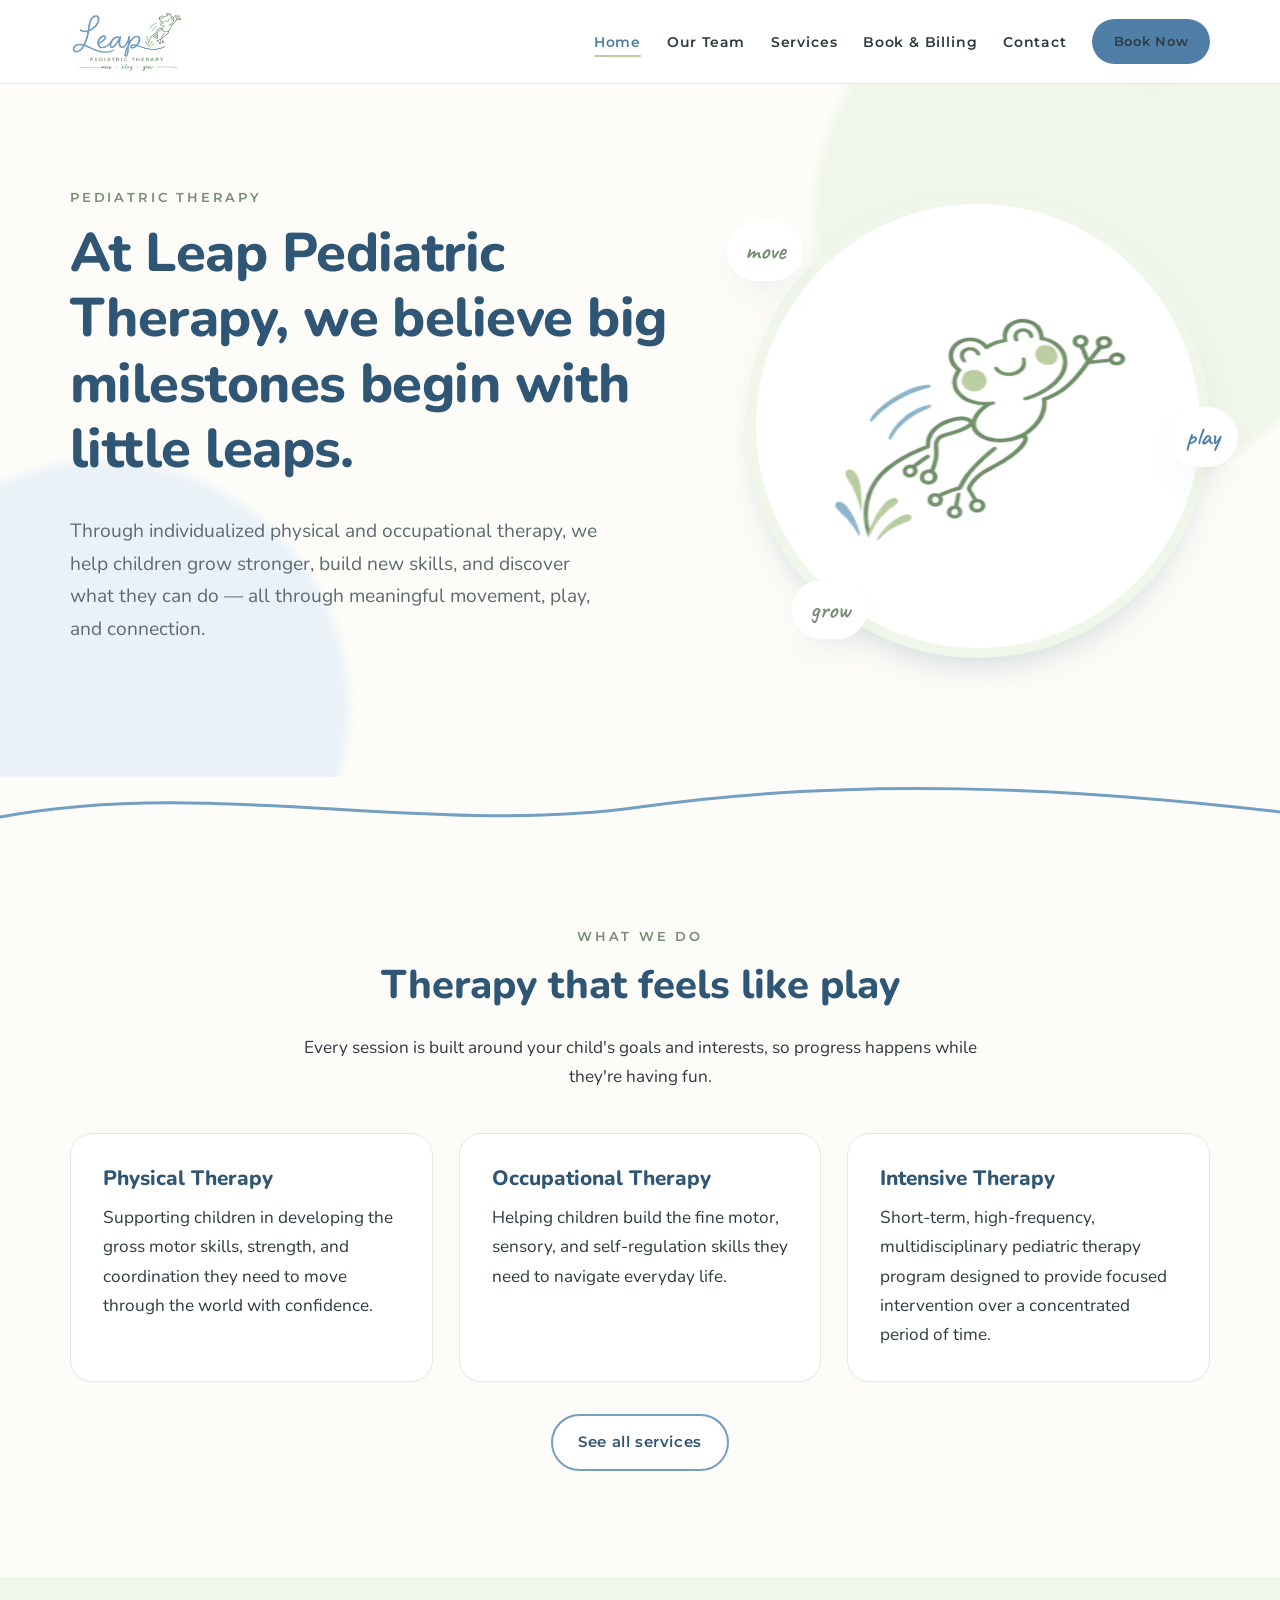
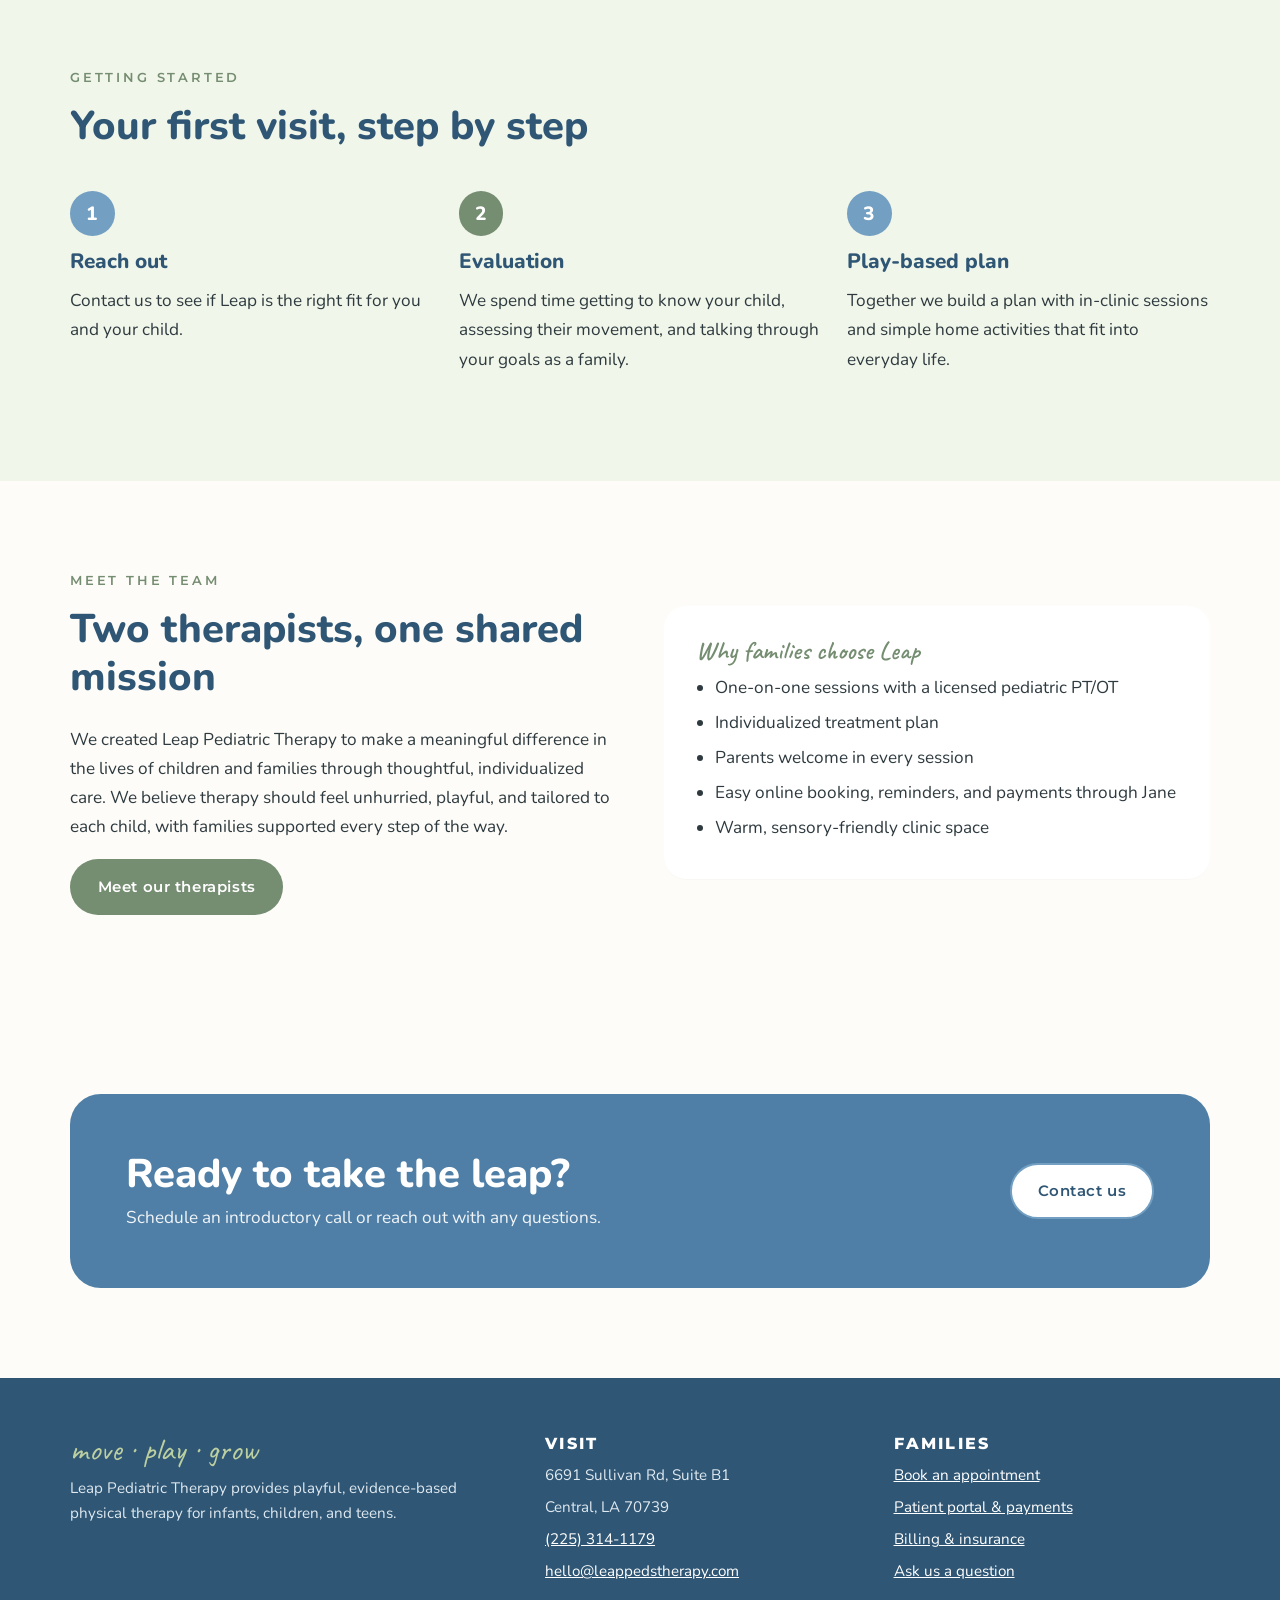
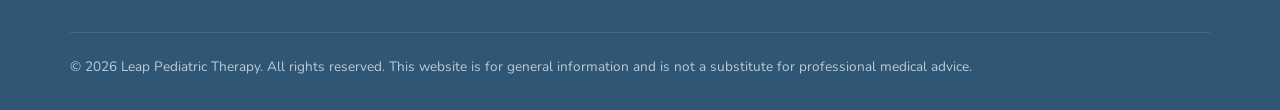
==== index.html @ 410952e3 "Update therapy descriptions and contact information" ====
<!doctype html>
<html lang="en">
<head>
  <meta charset="utf-8" />
  <meta name="viewport" content="width=device-width, initial-scale=1" />
  <title>Leap Pediatric Therapy | Pediatric Therapy</title>
  <meta name="description" content="Playful, family-centered pediatric physical therapy for infants, children, and teens. Book online and manage billing through Jane." />
  <meta property="og:title" content="Leap Pediatric Therapy | Pediatric Physical Therapy" />
  <meta property="og:description" content="Playful, family-centered pediatric physical therapy for infants, children, and teens. Book online and manage billing through Jane." />
  <meta property="og:image" content="/images/leap-logo.jpg" />
  <meta name="theme-color" content="#729fc2" />
  <link rel="icon" type="image/png" href="/favicon.png" />
  <link rel="preconnect" href="https://fonts.googleapis.com" />
  <link rel="preconnect" href="https://fonts.gstatic.com" crossorigin />
  <link href="https://fonts.googleapis.com/css2?family=Caveat:wght@600&family=Montserrat:wght@500;600&family=Nunito:wght@400;600;700;800&display=swap" rel="stylesheet" />
  <link rel="stylesheet" href="/css/styles.css" />
</head>
<body>
  <a class="skip-link" href="#main">Skip to content</a>
  <header class="site-header">
    <div class="container nav">
      <a class="brand" href="/" aria-label="Leap Pediatric Therapy home"><img src="/images/leap-logo.jpg" alt="Leap Pediatric Therapy — move, play, grow" width="845" height="475" /></a>
      <button class="nav-toggle" aria-expanded="false" aria-controls="nav-links">Menu</button>
      <ul class="nav-links" id="nav-links">
        <li><a href="/" aria-current="page">Home</a></li>
        <li><a href="/about">Our Team</a></li>
        <li><a href="/services">Services</a></li>
        <li><a href="/book">Book & Billing</a></li>
        <li><a href="/contact">Contact</a></li>
        <li><a class="btn btn-primary" href="https://leappediatrictherapy.janeapp.com" data-jane>Book Now</a></li>
      </ul>
    </div>
  </header>

  <main id="main">
    <section class="hero">
      <div class="container hero-grid">
        <div>
          <span class="eyebrow">Pediatric Therapy</span>
          <h1>At Leap Pediatric Therapy, we believe big milestones begin with little leaps. </h1>
          <p class="lead">Through individualized physical and occupational therapy, we help children grow stronger, build new skills, and discover what they can do — all through meaningful movement, play, and connection.</p>
        </div>
        <div class="hero-art" aria-hidden="true">
          <div class="bubble"><img src="/images/frog.png" alt="" width="240" height="240" /></div>
          <span class="tag t1">move</span>
          <span class="tag t2">play</span>
          <span class="tag t3">grow</span>
        </div>
      </div>
    </section>
    <svg class="wave" viewBox="0 0 1440 60" preserveAspectRatio="none" aria-hidden="true"><path d="M0 40 C 240 0, 480 60, 720 30 S 1200 10, 1440 35" fill="none" stroke="currentColor" stroke-width="3" stroke-linecap="round"/></svg>

    <section>
      <div class="container">
        <div class="section-head center">
          <span class="eyebrow">What we do</span>
          <h2>Therapy that feels like play</h2>
          <p>Every session is built around your child's goals and interests, so progress happens while they're having fun.</p>
        </div>
        <div class="grid grid-3">
          <article class="card">
            <h3>Physical Therapy</h3>
            <p>Supporting children in developing the gross motor skills, strength, and coordination they need to move through the world with confidence.</p>
          </article>
          <article class="card">
            <h3>Occupational Therapy</h3>
            <p>Helping children build the fine motor, sensory, and self-regulation skills they need to navigate everyday life.</p>
          </article>
          <article class="card">
            <h3>Intensive Therapy</h3>
            <p>Short-term, high-frequency, multidisciplinary pediatric therapy program designed to provide focused intervention over a concentrated period of time.</p>
          </article>
        </div>
        <p style="text-align:center;margin-top:2rem"><a class="btn btn-outline" href="/services">See all services</a></p>
      </div>
    </section>

    <section class="bg-leaf">
      <div class="container">
        <div class="section-head">
          <span class="eyebrow">Getting started</span>
          <h2>Your first visit, step by step</h2>
        </div>
        <div class="grid grid-3 steps">
          <div class="step">
            <h3>Reach out</h3>
            <p>Contact us to see if Leap is the right fit for you and your child.</p>
          </div>
          <div class="step">
            <h3>Evaluation</h3>
            <p>We spend time getting to know your child, assessing their movement, and talking through your goals as a family.</p>
          </div>
          <div class="step">
            <h3>Play-based plan</h3>
            <p>Together we build a plan with in-clinic sessions and simple home activities that fit into everyday life.</p>
          </div>
        </div>
      </div>
    </section>

    <section>
      <div class="container grid grid-2" style="align-items:center;gap:3rem">
        <div>
          <span class="eyebrow">Meet the team</span>
          <h2>Two therapists, one shared mission</h2>
          <p>We created Leap Pediatric Therapy to make a meaningful difference in the lives of children and families through thoughtful, individualized care. We believe therapy should feel unhurried, playful, and tailored to each child, with families supported every step of the way.</p>
          <a class="btn btn-green" href="/about">Meet our therapists</a>
        </div>
        <div class="card bg-blue" style="border:0">
          <p class="script" style="margin-bottom:.6rem">Why families choose Leap</p>
          <ul>
            <li>One-on-one sessions with a licensed pediatric PT/OT</li>
            <li>Individualized treatment plan</li>
            <li>Parents welcome in every session</li>
            <li>Easy online booking, reminders, and payments through Jane</li>
            <li>Warm, sensory-friendly clinic space</li>
          </ul>
        </div>
      </div>
    </section>

    <section>
      <div class="container">
        <div class="callout">
          <div>
            <h2>Ready to take the leap?</h2>
            <p>Schedule an introductory call or reach out with any questions.</p>
          </div>
          <div class="actions" style="display:flex;gap:.8rem;flex-wrap:wrap">
            <a class="btn btn-outline" href="/contact">Contact us</a>
          </div>
        </div>
      </div>
    </section>
  </main>

  <footer class="site-footer">
    <div class="container">
      <div class="footer-grid">
        <div>
          <p class="footer-tagline">move · play · grow</p>
          <p>Leap Pediatric Therapy provides playful, evidence-based physical therapy for infants, children, and teens.</p>
        </div>
        <div>
          <h3>Visit</h3>
          <ul>
            <li>6691 Sullivan Rd, Suite B1</li>
            <li>Central, LA 70739</li>
            <li><a href="tel:+12253141179">(225) 314-1179</a></li>
            <li><a href="mailto:hello@leappedstherapy.com">hello@leappedstherapy.com</a></li>
          </ul>
        </div>
        <div>
          <h3>Families</h3>
          <ul>
            <li><a href="https://leappediatrictherapy.janeapp.com" data-jane>Book an appointment</a></li>
            <li><a href="https://leappediatrictherapy.janeapp.com" data-jane>Patient portal &amp; payments</a></li>
            <li><a href="/book#billing">Billing &amp; insurance</a></li>
            <li><a href="/contact">Ask us a question</a></li>
          </ul>
        </div>
      </div>
      <div class="footer-bottom">© <span data-year>2026</span> Leap Pediatric Therapy. All rights reserved. This website is for general information and is not a substitute for professional medical advice.</div>
    </div>
  </footer>
  <script src="/js/site.js" defer></script>
</body>
</html>
---- css/styles.css ----
/* Leap Pediatric Therapy — brand palette pulled from the logo */
:root {
  --blue: #729fc2;
  --blue-deep: #4f7fa6;
  --blue-ink: #2f5674;
  --blue-mist: #eaf2f8;
  --sage: #758d71;
  --sage-deep: #5a7356;
  --leaf: #bccfa1;
  --leaf-mist: #f1f6ea;
  --cream: #fdfcf8;
  --ink: #2e3a3f;
  --muted: #5d6b70;
  --line: #e3e9e4;
  --radius: 22px;
  --shadow: 0 18px 40px -22px rgba(47, 86, 116, 0.35);
  --font-body: "Nunito", system-ui, sans-serif;
  --font-label: "Montserrat", system-ui, sans-serif;
  --font-script: "Caveat", cursive;
}

*,
*::before,
*::after { box-sizing: border-box; }

html { scroll-behavior: smooth; }

body {
  margin: 0;
  font-family: var(--font-body);
  font-size: 1.075rem;
  line-height: 1.7;
  color: var(--ink);
  background: var(--cream);
}

img { max-width: 100%; display: block; }
a { color: var(--blue-deep); }
a:hover { color: var(--blue-ink); }

h1, h2, h3 {
  font-family: var(--font-body);
  font-weight: 800;
  line-height: 1.2;
  color: var(--blue-ink);
  margin: 0 0 0.6em;
}
h1 { font-size: clamp(2.2rem, 4.5vw, 3.4rem); letter-spacing: -0.01em; }
h2 { font-size: clamp(1.8rem, 3.2vw, 2.5rem); }
h3 { font-size: 1.3rem; }
p { margin: 0 0 1em; }

.container { width: min(1140px, 92%); margin-inline: auto; }

.eyebrow {
  font-family: var(--font-label);
  font-size: 0.8rem;
  font-weight: 600;
  letter-spacing: 0.22em;
  text-transform: uppercase;
  color: var(--sage);
  margin-bottom: 0.8rem;
  display: block;
}

.script {
  font-family: var(--font-script);
  font-weight: 600;
  color: var(--sage);
  font-size: 1.5em;
  line-height: 1;
}

.skip-link {
  position: absolute;
  left: -999px;
  top: 0;
  background: var(--blue-ink);
  color: #fff;
  padding: 0.6rem 1rem;
  z-index: 100;
}
.skip-link:focus { left: 1rem; top: 1rem; }

/* ---------- Header ---------- */
.site-header {
  position: sticky;
  top: 0;
  z-index: 50;
  background: rgba(255, 255, 255, 0.94);
  backdrop-filter: blur(8px);
  border-bottom: 1px solid var(--line);
}
.nav {
  display: flex;
  align-items: center;
  justify-content: space-between;
  gap: 1rem;
  padding: 0.6rem 0;
}
.brand img { height: 64px; width: auto; }
.nav-links {
  display: flex;
  align-items: center;
  gap: 1.6rem;
  list-style: none;
  margin: 0;
  padding: 0;
}
.nav-links a {
  font-family: var(--font-label);
  font-size: 0.85rem;
  font-weight: 600;
  letter-spacing: 0.06em;
  text-decoration: none;
  color: var(--ink);
  padding: 0.3rem 0;
  border-bottom: 2px solid transparent;
}
.nav-links a:hover,
.nav-links a[aria-current="page"] { color: var(--blue-deep); border-color: var(--leaf); }
.nav-toggle {
  display: none;
  background: none;
  border: 2px solid var(--blue);
  border-radius: 12px;
  color: var(--blue-ink);
  font: 700 0.85rem var(--font-label);
  padding: 0.45rem 0.8rem;
  cursor: pointer;
}

/* ---------- Buttons ---------- */
.btn {
  display: inline-flex;
  align-items: center;
  gap: 0.5rem;
  font-family: var(--font-label);
  font-weight: 600;
  font-size: 0.92rem;
  letter-spacing: 0.04em;
  text-decoration: none;
  border-radius: 999px;
  padding: 0.85rem 1.6rem;
  border: 2px solid transparent;
  cursor: pointer;
  transition: transform 0.15s ease, background 0.15s ease, box-shadow 0.15s ease;
}
.btn:hover { transform: translateY(-2px); }
.btn-primary { background: var(--blue-deep); color: #fff; box-shadow: var(--shadow); }
.btn-primary:hover { background: var(--blue-ink); color: #fff; }
.btn-green { background: var(--sage); color: #fff; }
.btn-green:hover { background: var(--sage-deep); color: #fff; }
.btn-outline { border-color: var(--blue); color: var(--blue-ink); background: #fff; }
.btn-outline:hover { background: var(--blue-mist); color: var(--blue-ink); }
.nav .btn { padding: 0.6rem 1.2rem; font-size: 0.82rem; }

/* ---------- Hero ---------- */
.hero {
  position: relative;
  overflow: hidden;
  padding: clamp(3.5rem, 8vw, 6.5rem) 0 clamp(4rem, 9vw, 7rem);
  background:
    radial-gradient(circle at 85% 20%, var(--leaf-mist) 0 22%, transparent 23%),
    radial-gradient(circle at 8% 90%, var(--blue-mist) 0 18%, transparent 19%),
    var(--cream);
}
.hero-grid {
  display: grid;
  grid-template-columns: 1.15fr 0.85fr;
  gap: 3rem;
  align-items: center;
}
.hero p.lead { font-size: 1.2rem; color: var(--muted); max-width: 34rem; }
.hero .actions { display: flex; flex-wrap: wrap; gap: 0.9rem; margin-top: 1.8rem; }
.hero-art { position: relative; }
.hero-art .bubble {
  aspect-ratio: 1;
  border-radius: 50%;
  background: #fff;
  display: grid;
  place-items: center;
  box-shadow: var(--shadow);
  border: 10px solid var(--leaf-mist);
}
.hero-art .bubble img { width: 68%; animation: hop 3.6s ease-in-out infinite; }
.hero-art .tag {
  position: absolute;
  background: #fff;
  border-radius: 999px;
  padding: 0.5rem 1.1rem;
  box-shadow: var(--shadow);
  font-family: var(--font-script);
  font-size: 1.6rem;
  font-weight: 600;
}
.tag.t1 { top: 6%; left: -4%; color: var(--sage); }
.tag.t2 { top: 46%; right: -6%; color: var(--blue-deep); }
.tag.t3 { bottom: 4%; left: 10%; color: var(--sage); }

@keyframes hop {
  0%, 100% { transform: translateY(0) rotate(0); }
  45% { transform: translateY(-14px) rotate(-3deg); }
}
@media (prefers-reduced-motion: reduce) {
  .hero-art .bubble img { animation: none; }
  html { scroll-behavior: auto; }
}

.wave {
  display: block;
  width: 100%;
  height: 60px;
  color: var(--blue);
}

/* ---------- Sections ---------- */
section { padding: clamp(3.5rem, 7vw, 6rem) 0; }
.section-head { max-width: 44rem; margin-bottom: 2.6rem; }
.section-head.center { text-align: center; margin-inline: auto; }
.bg-blue { background: var(--blue-mist); }
.bg-leaf { background: var(--leaf-mist); }

.page-hero {
  padding: clamp(3rem, 6vw, 4.5rem) 0 clamp(2rem, 4vw, 3rem);
  background: linear-gradient(180deg, var(--blue-mist), var(--cream));
}
.page-hero p { color: var(--muted); font-size: 1.15rem; max-width: 42rem; }

.grid { display: grid; gap: 1.6rem; }
.grid-3 { grid-template-columns: repeat(3, 1fr); }
.grid-2 { grid-template-columns: repeat(2, 1fr); }

.card {
  background: #fff;
  border: 1px solid var(--line);
  border-radius: var(--radius);
  padding: 2rem;
  box-shadow: 0 1px 0 rgba(0, 0, 0, 0.02);
}
.card .icon {
  width: 56px;
  height: 56px;
  border-radius: 18px;
  display: grid;
  place-items: center;
  font-size: 1.6rem;
  margin-bottom: 1rem;
  background: var(--leaf-mist);
}
.card:nth-child(3n+2) .icon { background: var(--blue-mist); }
.card p:last-child { margin-bottom: 0; }
.card ul { padding-left: 1.2rem; margin: 0; }
.card li { margin-bottom: 0.35rem; }

.pill-list { display: flex; flex-wrap: wrap; gap: 0.6rem; list-style: none; padding: 0; margin: 0; }
.pill-list li {
  background: #fff;
  border: 1px solid var(--line);
  border-radius: 999px;
  padding: 0.45rem 1rem;
  font-size: 0.95rem;
}

/* ---------- Steps ---------- */
.steps { counter-reset: step; }
.step { position: relative; padding-top: 3.6rem; }
.step::before {
  counter-increment: step;
  content: counter(step);
  position: absolute;
  top: 0;
  left: 0;
  width: 2.8rem;
  height: 2.8rem;
  border-radius: 50%;
  background: var(--blue);
  color: #fff;
  font: 800 1.2rem var(--font-body);
  display: grid;
  place-items: center;
}
.step:nth-child(even)::before { background: var(--sage); }

/* ---------- Team ---------- */
.team-member {
  display: grid;
  grid-template-columns: 300px 1fr;
  gap: 2.8rem;
  align-items: start;
  padding: 2.6rem 0;
  border-bottom: 1px dashed var(--line);
}
.team-member:last-child { border-bottom: 0; }
.portrait {
  aspect-ratio: 4 / 5;
  border-radius: 160px 160px var(--radius) var(--radius);
  background: linear-gradient(160deg, var(--leaf-mist), var(--blue-mist));
  display: grid;
  place-items: center;
  overflow: hidden;
  border: 8px solid #fff;
  box-shadow: var(--shadow);
}
.portrait img.placeholder { width: 55%; opacity: 0.75; }
.portrait img.photo { width: 100%; height: 100%; object-fit: cover; }
.creds {
  font-family: var(--font-label);
  font-size: 0.85rem;
  letter-spacing: 0.12em;
  text-transform: uppercase;
  color: var(--sage);
  font-weight: 600;
  margin-top: -0.4rem;
}
.fun-fact {
  background: var(--leaf-mist);
  border-left: 4px solid var(--leaf);
  border-radius: 0 14px 14px 0;
  padding: 0.9rem 1.2rem;
  margin-top: 1.2rem;
}

/* ---------- Callout ---------- */
.callout {
  background: var(--blue-deep);
  color: #fff;
  border-radius: calc(var(--radius) * 1.4);
  padding: clamp(2.2rem, 5vw, 3.5rem);
  display: grid;
  grid-template-columns: 1fr auto;
  gap: 2rem;
  align-items: center;
  position: relative;
  overflow: hidden;
}
.callout h2 { color: #fff; margin-bottom: 0.3rem; }
.callout p { margin: 0; opacity: 0.92; }
.callout .btn-light { background: #fff; color: var(--blue-ink); }
.callout .btn-light:hover { background: var(--leaf-mist); }

.notice {
  background: #fff8e8;
  border: 1px solid #f0deb0;
  border-radius: 14px;
  padding: 1rem 1.2rem;
  font-size: 0.95rem;
}

/* ---------- FAQ ---------- */
details {
  background: #fff;
  border: 1px solid var(--line);
  border-radius: 16px;
  padding: 1rem 1.3rem;
  margin-bottom: 0.8rem;
}
summary { cursor: pointer; font-weight: 700; color: var(--blue-ink); }
details[open] summary { margin-bottom: 0.6rem; }

/* ---------- Forms ---------- */
.form-card { background: #fff; border-radius: var(--radius); padding: clamp(1.6rem, 4vw, 2.6rem); box-shadow: var(--shadow); }
.form-grid { display: grid; grid-template-columns: 1fr 1fr; gap: 1.1rem 1.3rem; }
.form-grid .full { grid-column: 1 / -1; }
label { display: block; font-weight: 700; font-size: 0.95rem; margin-bottom: 0.35rem; }
.optional { font-weight: 400; color: var(--muted); }
input, select, textarea {
  width: 100%;
  font: inherit;
  font-size: 1rem;
  padding: 0.75rem 0.95rem;
  border: 1.5px solid var(--line);
  border-radius: 12px;
  background: var(--cream);
  color: var(--ink);
}
input:focus, select:focus, textarea:focus,
a:focus-visible, button:focus-visible, summary:focus-visible {
  outline: 3px solid var(--leaf);
  outline-offset: 2px;
  border-color: var(--sage);
}
textarea { min-height: 150px; resize: vertical; }
.hidden { display: none; }
.form-note { font-size: 0.88rem; color: var(--muted); margin-top: 1rem; }

.contact-list { list-style: none; padding: 0; margin: 0; }
.contact-list li { display: flex; gap: 0.9rem; margin-bottom: 1.2rem; }
.contact-list .icon { font-size: 1.3rem; }
.contact-list strong { display: block; font-family: var(--font-label); font-size: 0.78rem; letter-spacing: 0.14em; text-transform: uppercase; color: var(--sage); }

/* ---------- Footer ---------- */
.site-footer {
  background: var(--blue-ink);
  color: #dfe9f1;
  padding: 3.5rem 0 2rem;
  font-size: 0.95rem;
}
.site-footer a { color: #fff; }
.footer-grid { display: grid; grid-template-columns: 1.4fr 1fr 1fr; gap: 2rem; }
.site-footer h3 { color: #fff; font-size: 1rem; font-family: var(--font-label); letter-spacing: 0.14em; text-transform: uppercase; }
.site-footer ul { list-style: none; padding: 0; margin: 0; }
.site-footer li { margin-bottom: 0.4rem; }
.footer-tagline { font-family: var(--font-script); font-size: 2rem; color: var(--leaf); line-height: 1; margin-bottom: 0.6rem; }
.footer-bottom {
  border-top: 1px solid rgba(255, 255, 255, 0.15);
  margin-top: 2.5rem;
  padding-top: 1.4rem;
  font-size: 0.85rem;
  opacity: 0.8;
}

/* ---------- Responsive ---------- */
@media (max-width: 960px) {
  .hero-grid, .callout { grid-template-columns: 1fr; }
  .hero-art { max-width: 340px; margin: 0 auto; }
  .grid-3 { grid-template-columns: 1fr 1fr; }
  .team-member { grid-template-columns: 1fr; }
  .portrait { max-width: 300px; }
  .footer-grid { grid-template-columns: 1fr 1fr; }
}
@media (max-width: 860px) {
  .nav-toggle { display: block; }
  .nav-links {
    display: none;
    position: absolute;
    top: 100%;
    left: 0;
    right: 0;
    flex-direction: column;
    align-items: flex-start;
    gap: 0.4rem;
    background: #fff;
    padding: 1rem 4% 1.4rem;
    border-bottom: 1px solid var(--line);
  }
  .nav-links.open { display: flex; }
  .brand img { height: 52px; }
}
@media (max-width: 640px) {
  .grid-3, .grid-2, .form-grid, .footer-grid { grid-template-columns: 1fr; }
  .tag.t1 { left: 0; }
  .tag.t2 { right: 0; }
}
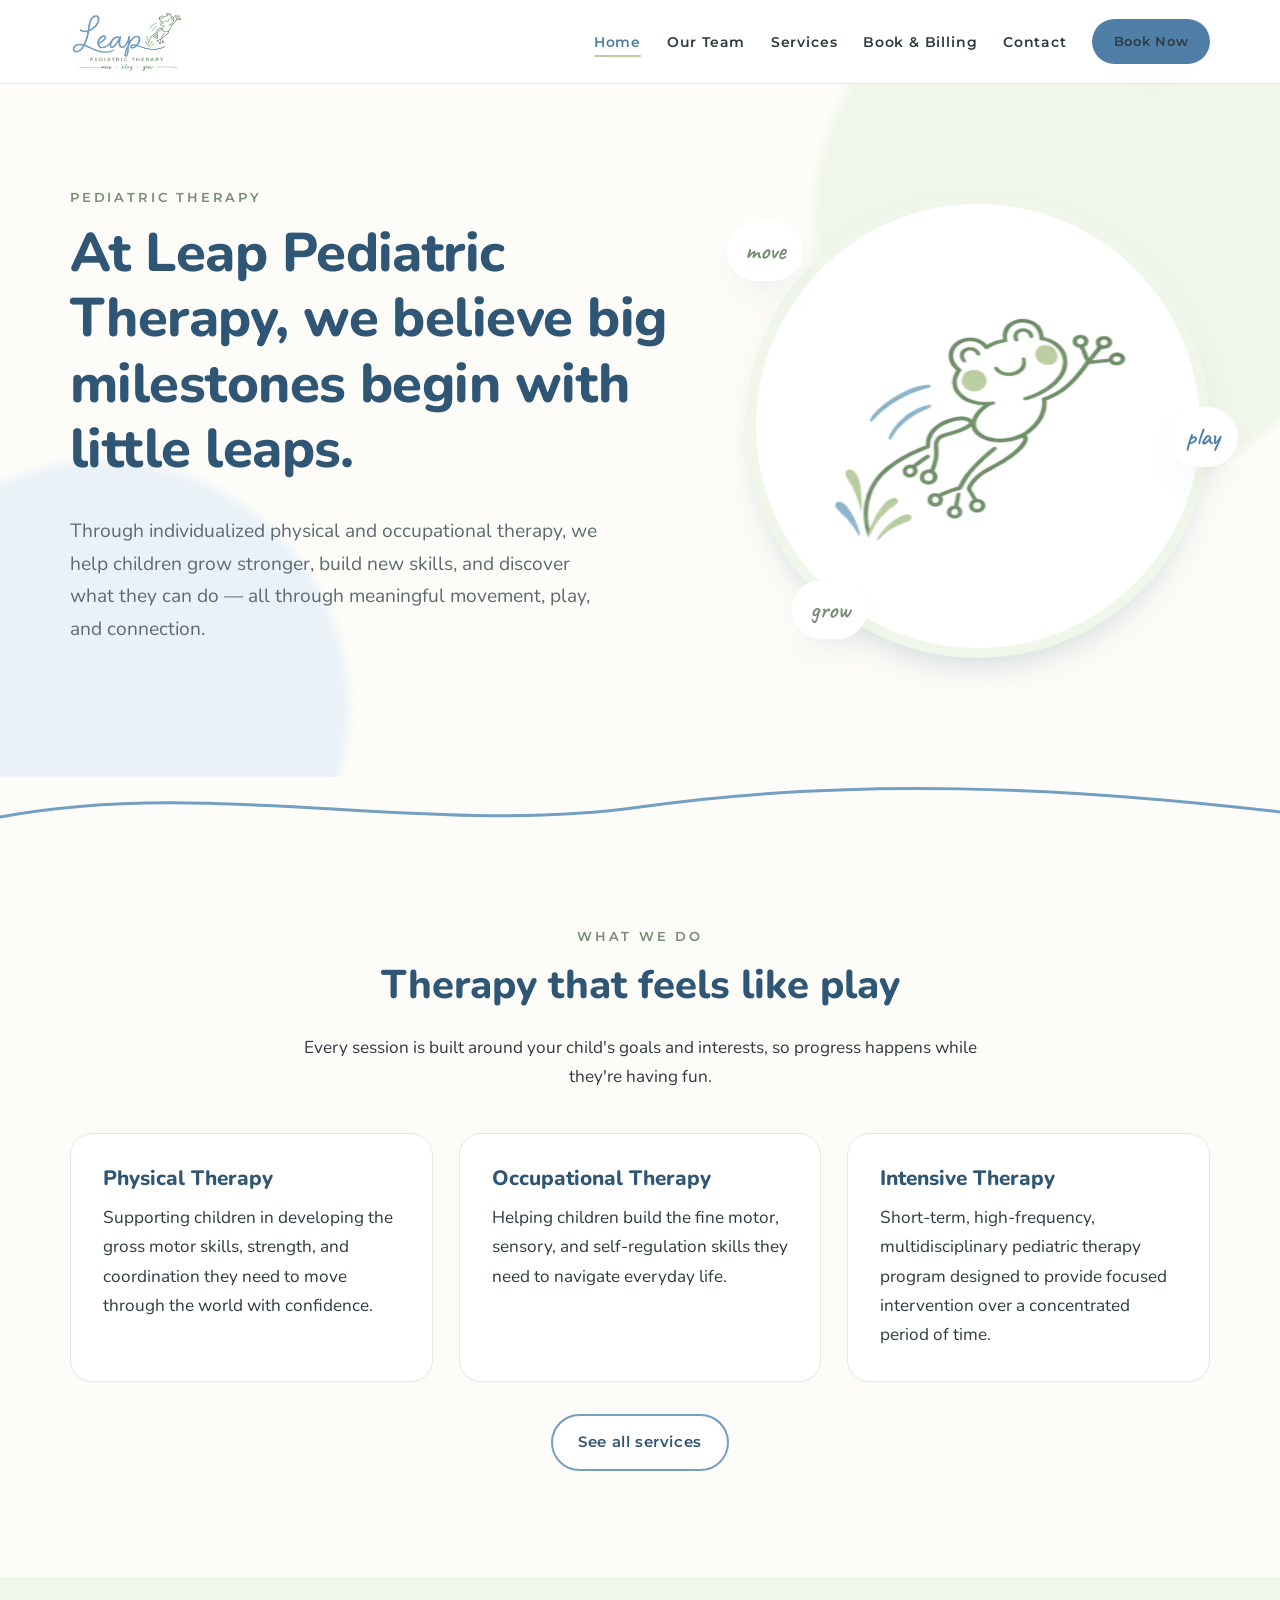
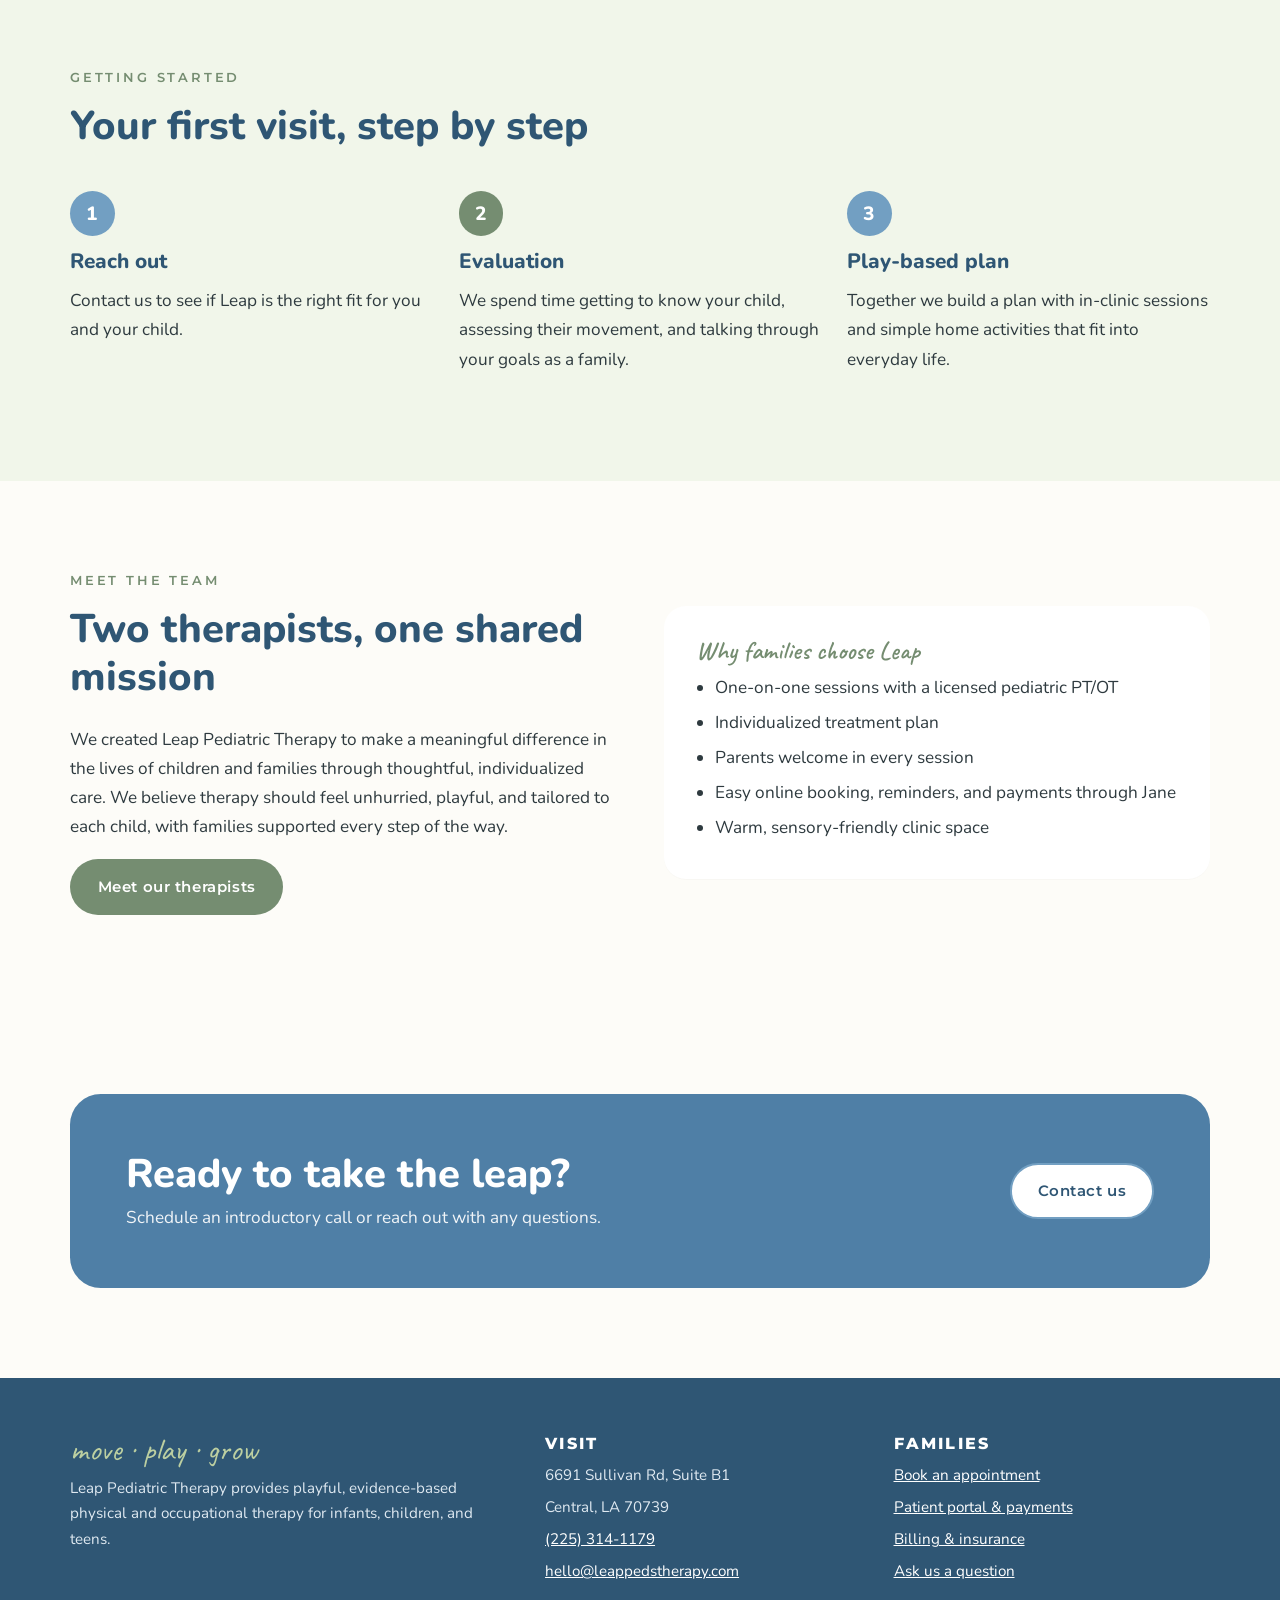
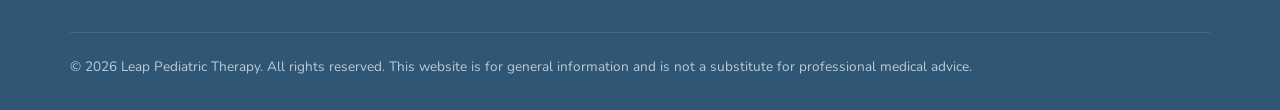
==== commit c7b7095b: "Update therapy description in footer" ====
--- a/index.html
+++ b/index.html
@@ -139,7 +139,7 @@
       <div class="footer-grid">
         <div>
           <p class="footer-tagline">move · play · grow</p>
-          <p>Leap Pediatric Therapy provides playful, evidence-based physical therapy for infants, children, and teens.</p>
+          <p>Leap Pediatric Therapy provides playful, evidence-based physical and occupational therapy for infants, children, and teens.</p>
         </div>
         <div>
           <h3>Visit</h3>
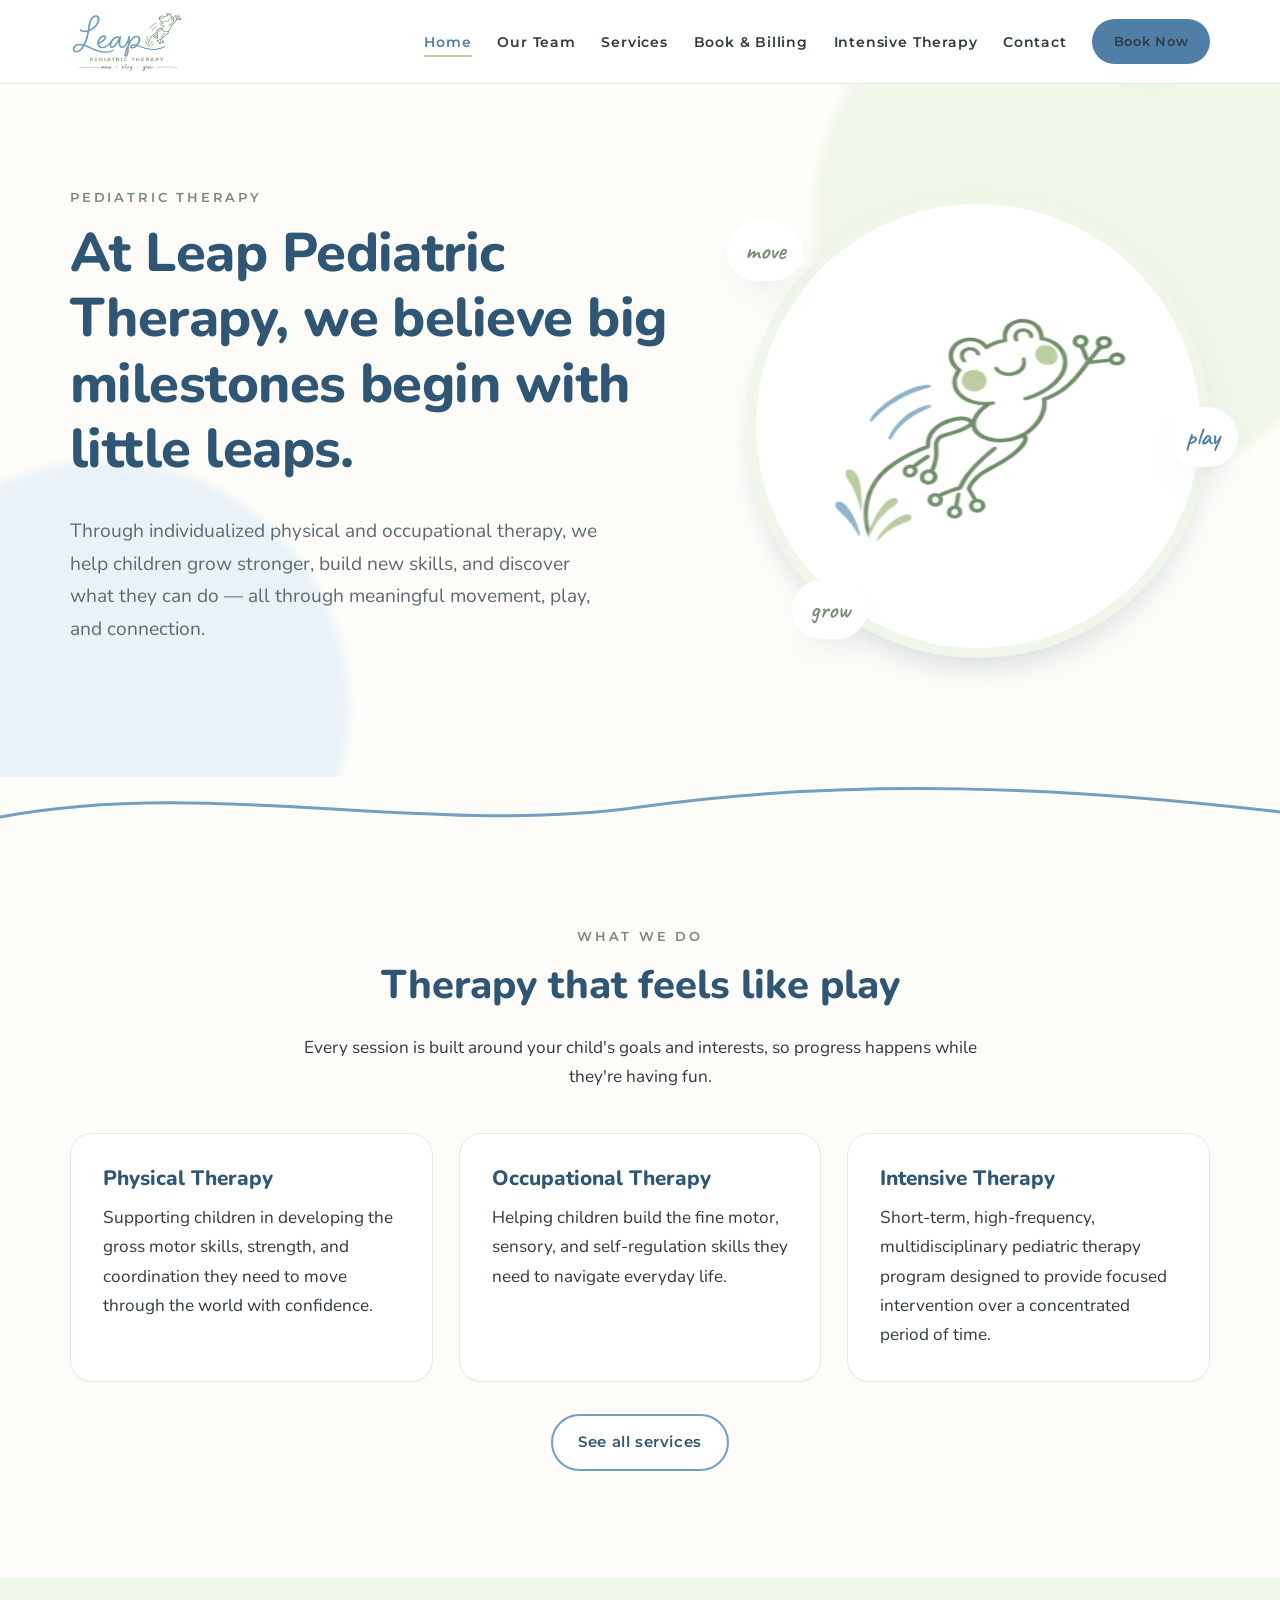
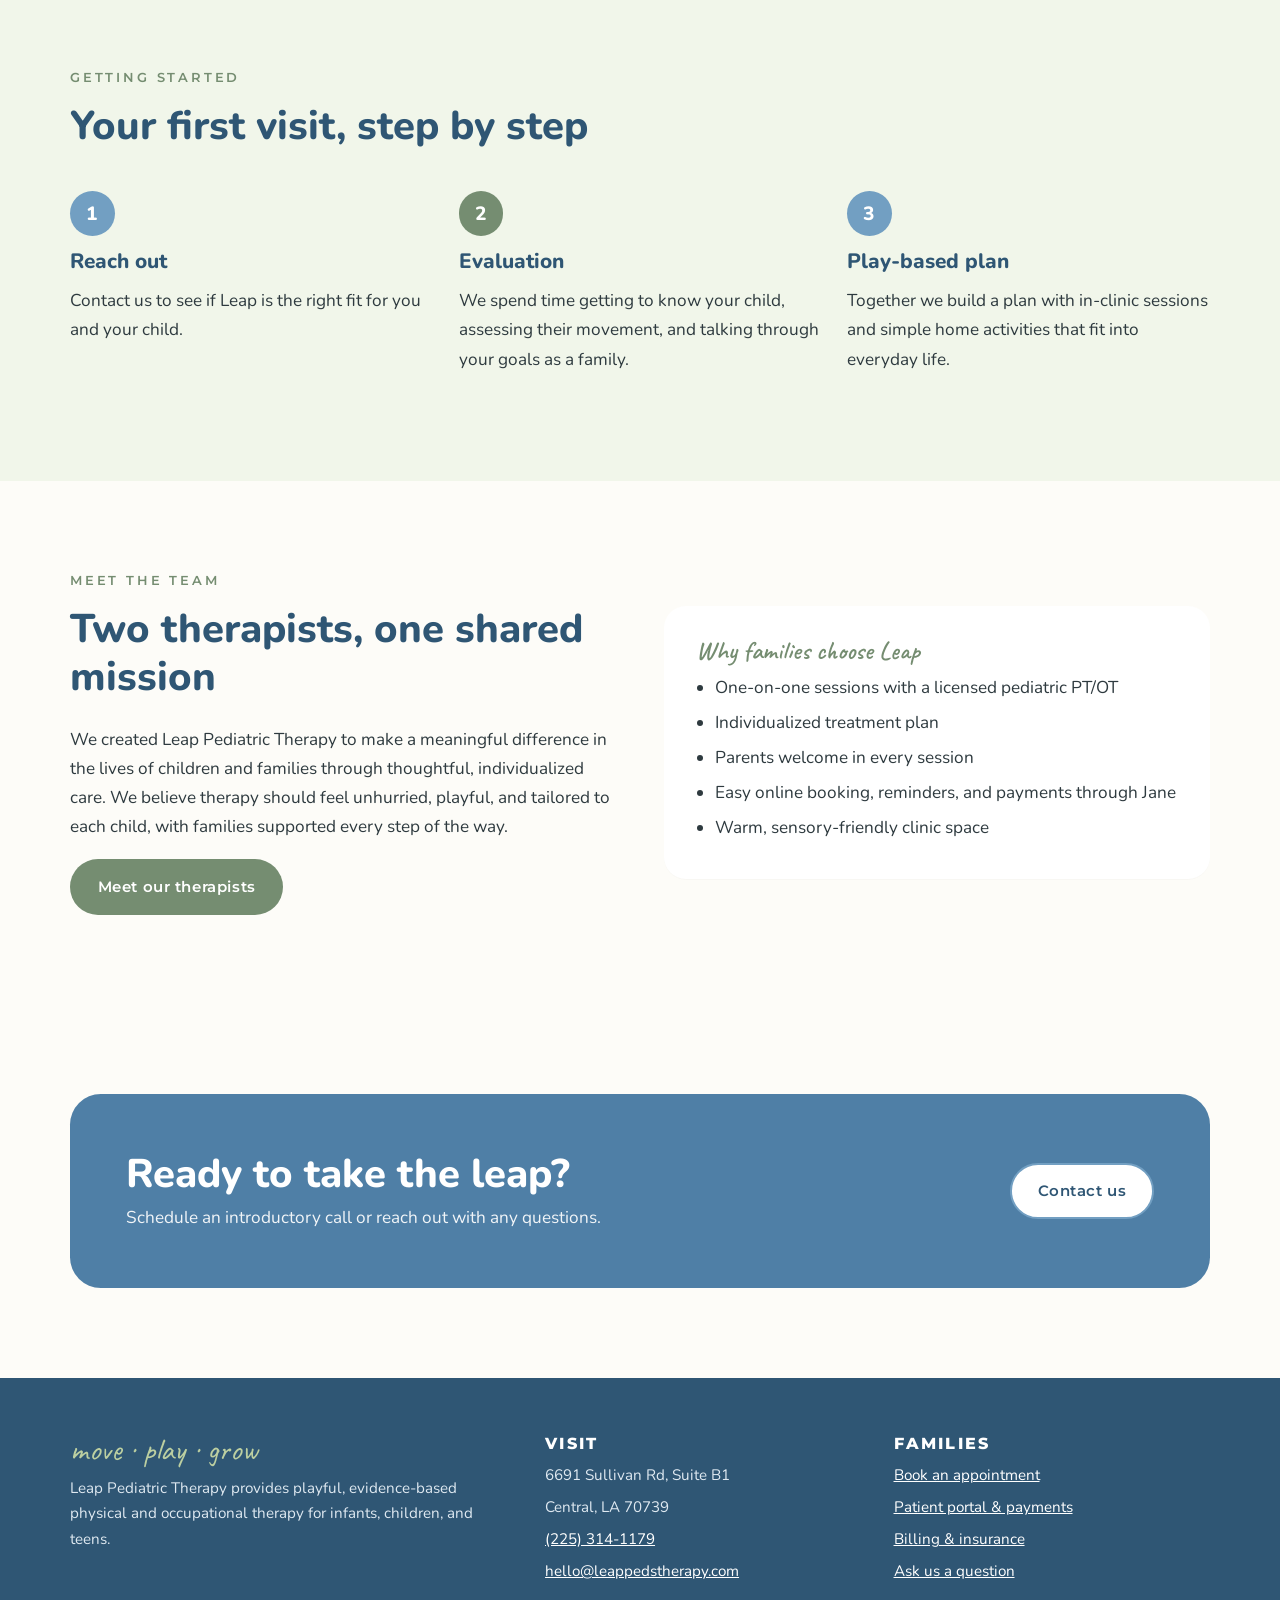
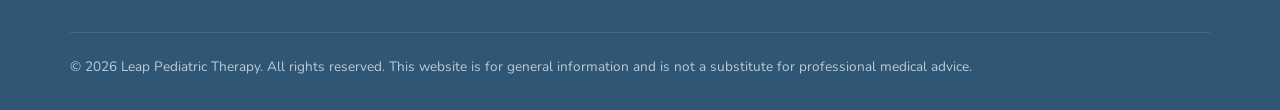
==== commit ace11573: "Add link for Intensive Therapy in navigation" ====
--- a/index.html
+++ b/index.html
@@ -26,6 +26,7 @@
         <li><a href="/about">Our Team</a></li>
         <li><a href="/services">Services</a></li>
         <li><a href="/book">Book & Billing</a></li>
+        <li><a href="/intensives">Intensive Therapy</a></li>
         <li><a href="/contact">Contact</a></li>
         <li><a class="btn btn-primary" href="https://leappediatrictherapy.janeapp.com" data-jane>Book Now</a></li>
       </ul>
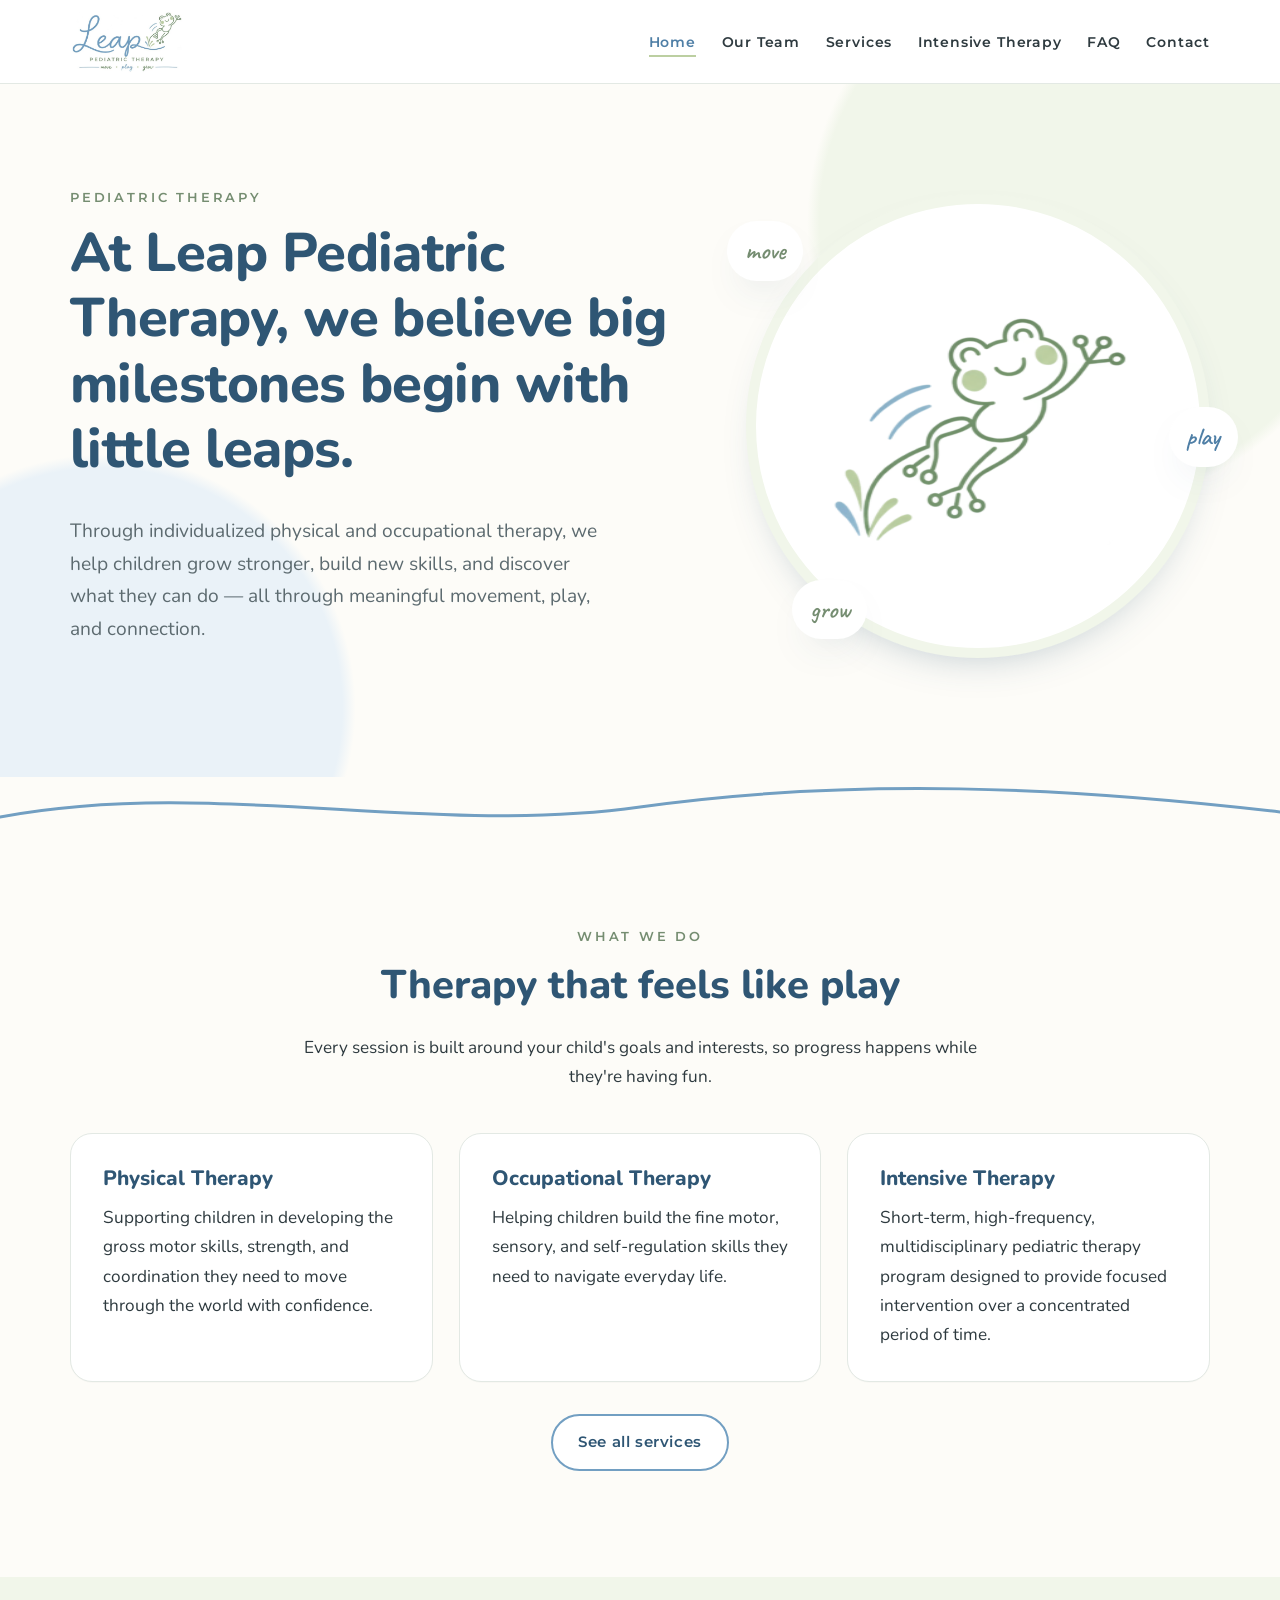
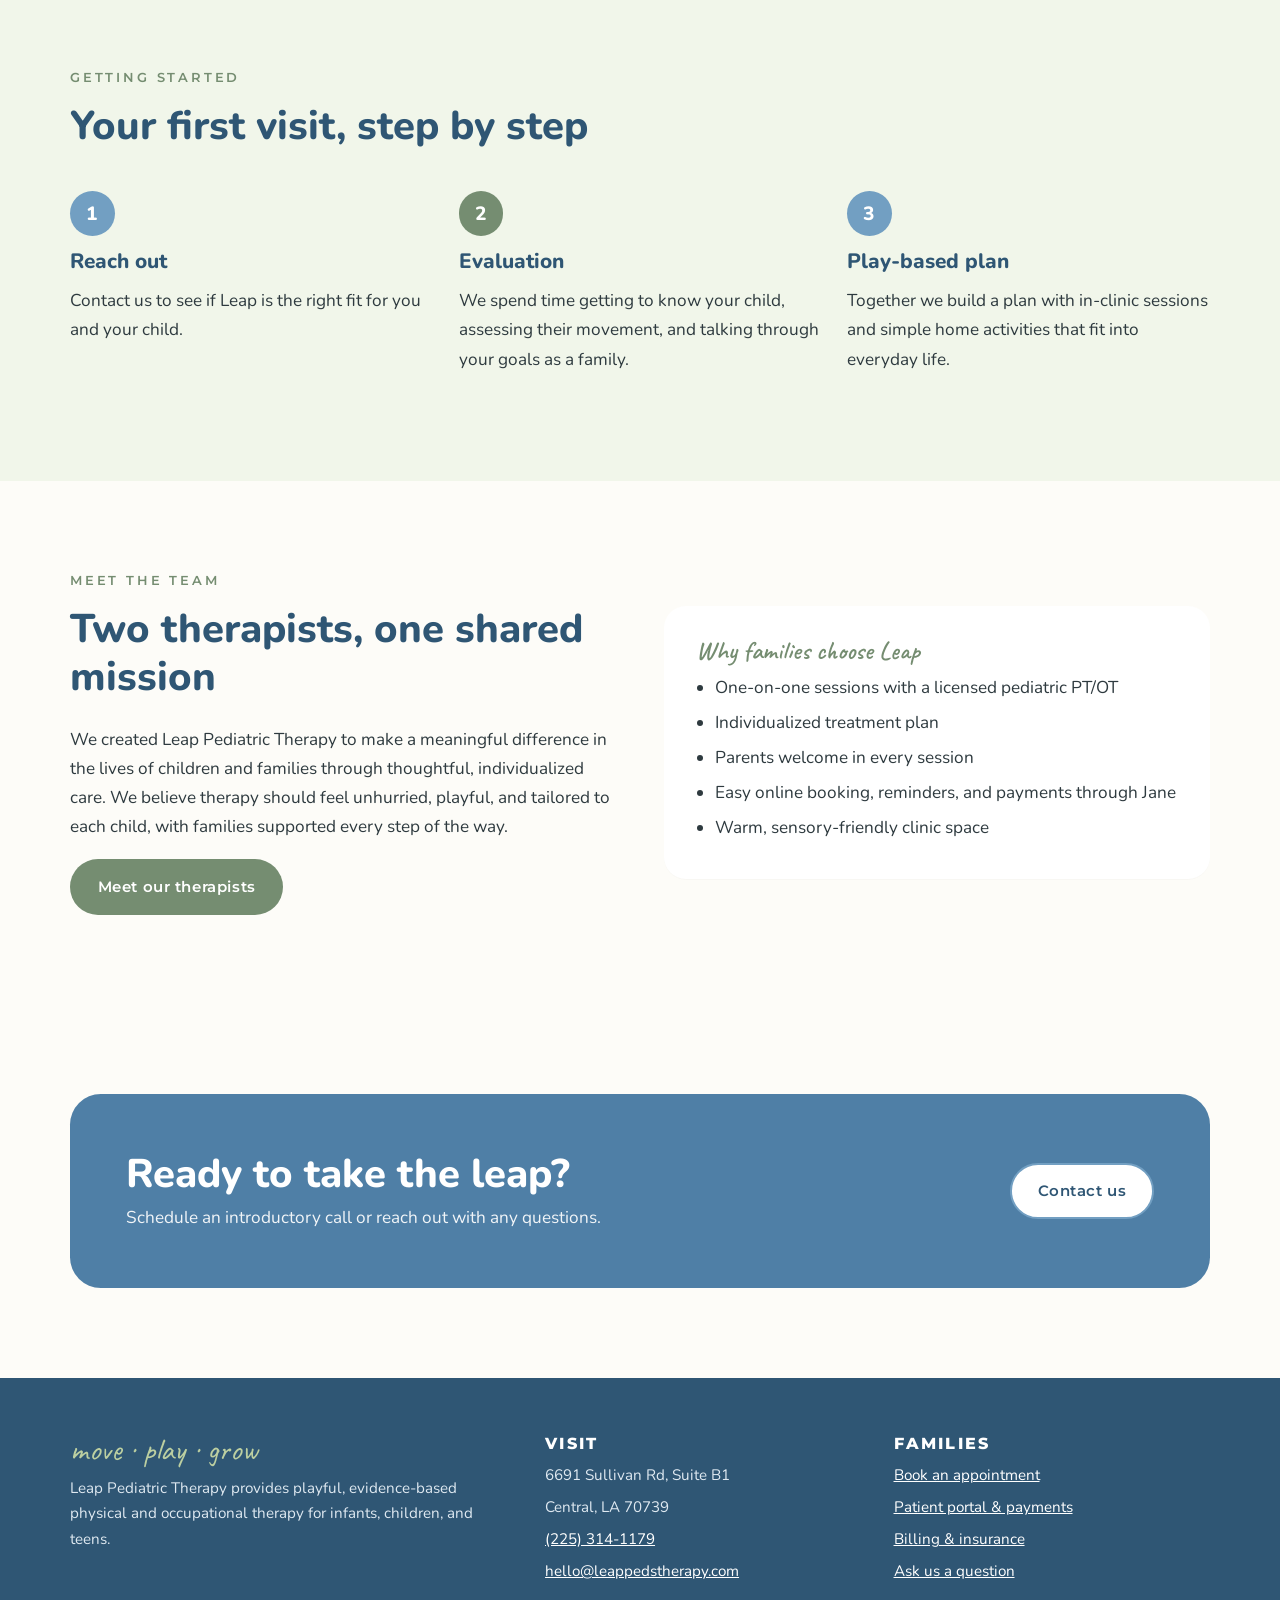
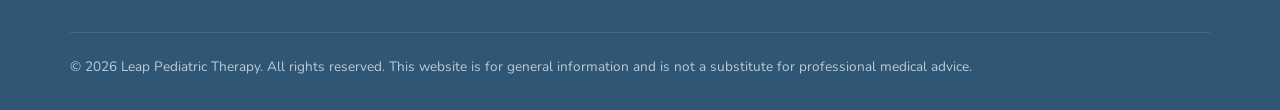
==== commit 503e8914: "Update meta tags and navigation links in index.html Updated the description meta tags to include bot" ====
--- a/index.html
+++ b/index.html
@@ -4,9 +4,9 @@
   <meta charset="utf-8" />
   <meta name="viewport" content="width=device-width, initial-scale=1" />
   <title>Leap Pediatric Therapy | Pediatric Therapy</title>
-  <meta name="description" content="Playful, family-centered pediatric physical therapy for infants, children, and teens. Book online and manage billing through Jane." />
+  <meta name="description" content="Playful, family-centered pediatric physical and occupational therapy for infants, children, and teens. Book online and manage billing through Jane." />
   <meta property="og:title" content="Leap Pediatric Therapy | Pediatric Physical Therapy" />
-  <meta property="og:description" content="Playful, family-centered pediatric physical therapy for infants, children, and teens. Book online and manage billing through Jane." />
+  <meta property="og:description" content="Playful, family-centered pediatric physical and occupational therapy for infants, children, and teens. Book online and manage billing through Jane." />
   <meta property="og:image" content="/images/leap-logo.jpg" />
   <meta name="theme-color" content="#729fc2" />
   <link rel="icon" type="image/png" href="/favicon.png" />
@@ -25,11 +25,9 @@
         <li><a href="/" aria-current="page">Home</a></li>
         <li><a href="/about">Our Team</a></li>
         <li><a href="/services">Services</a></li>
-        <li><a href="/book">Book & Billing</a></li>
         <li><a href="/intensives">Intensive Therapy</a></li>
+        <li><a href="/faq">FAQ</a></li>        
         <li><a href="/contact">Contact</a></li>
-        <li><a class="btn btn-primary" href="https://leappediatrictherapy.janeapp.com" data-jane>Book Now</a></li>
-      </ul>
     </div>
   </header>
 
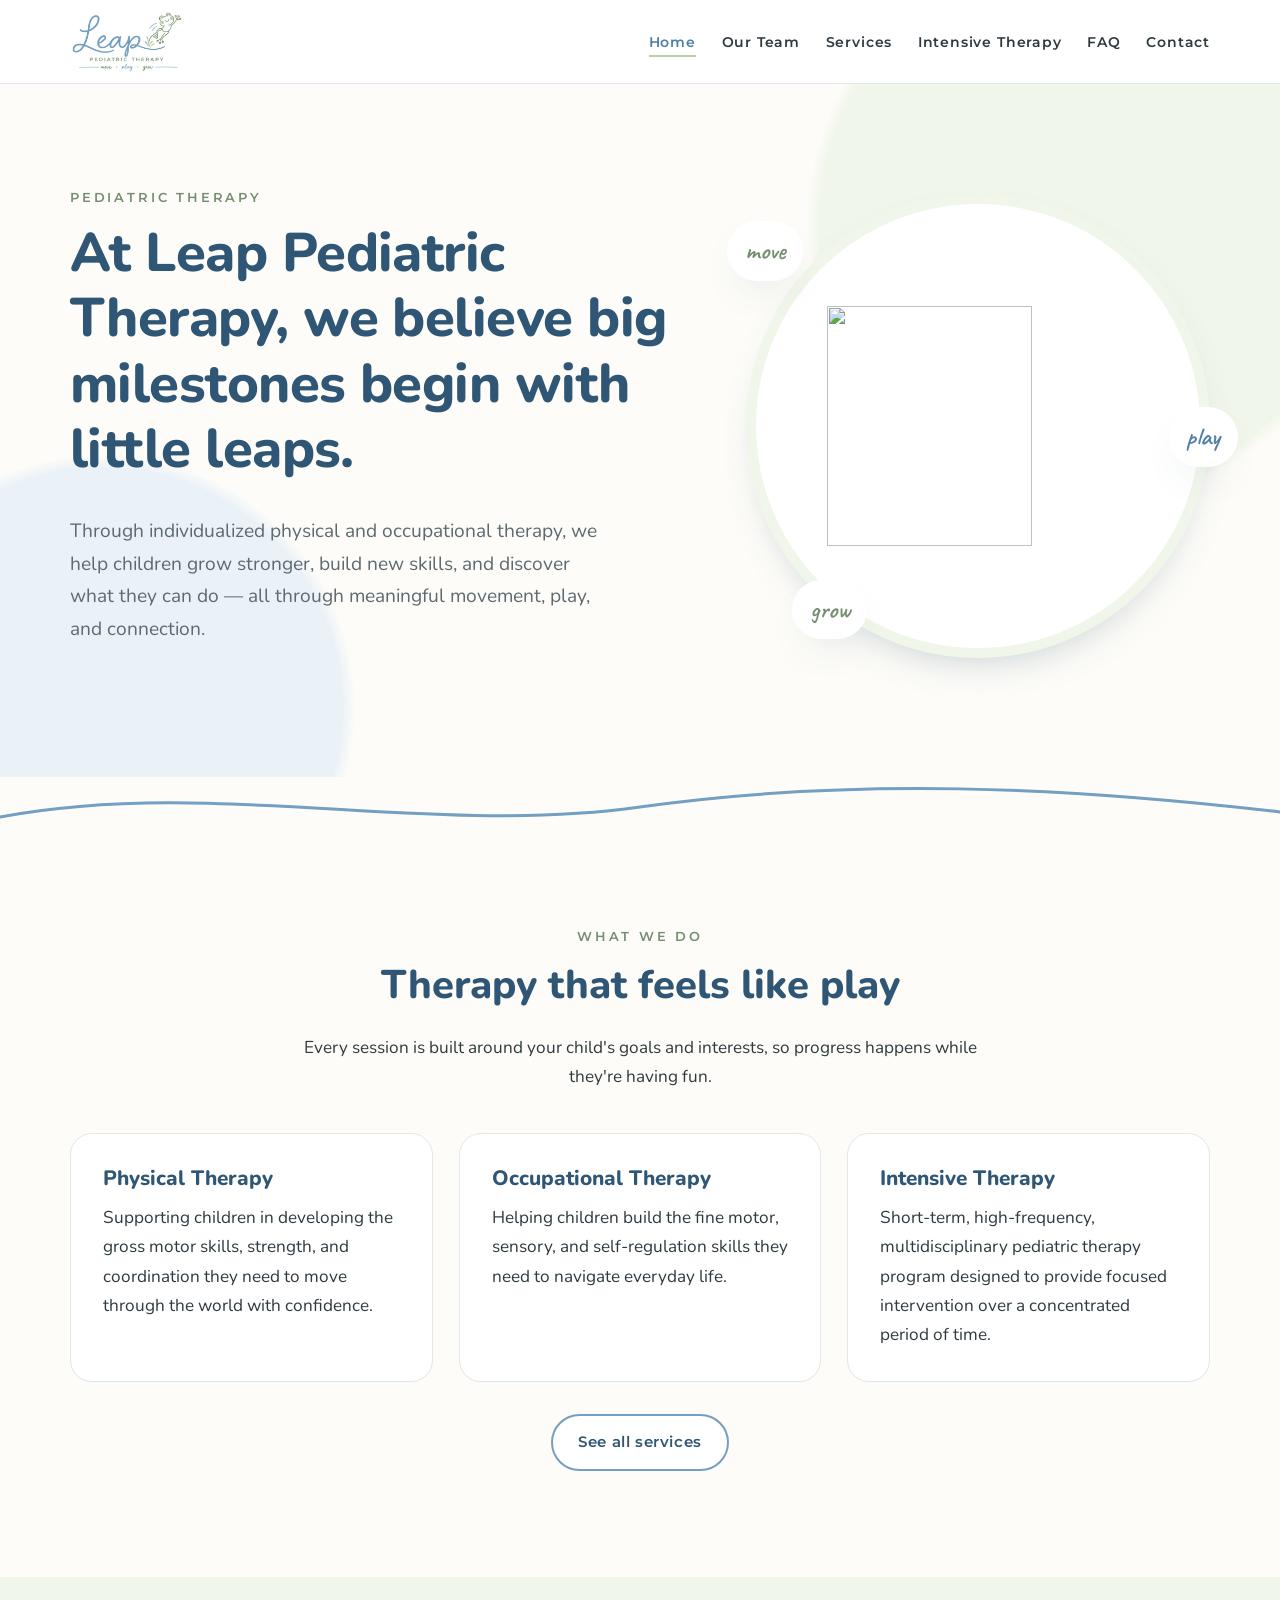
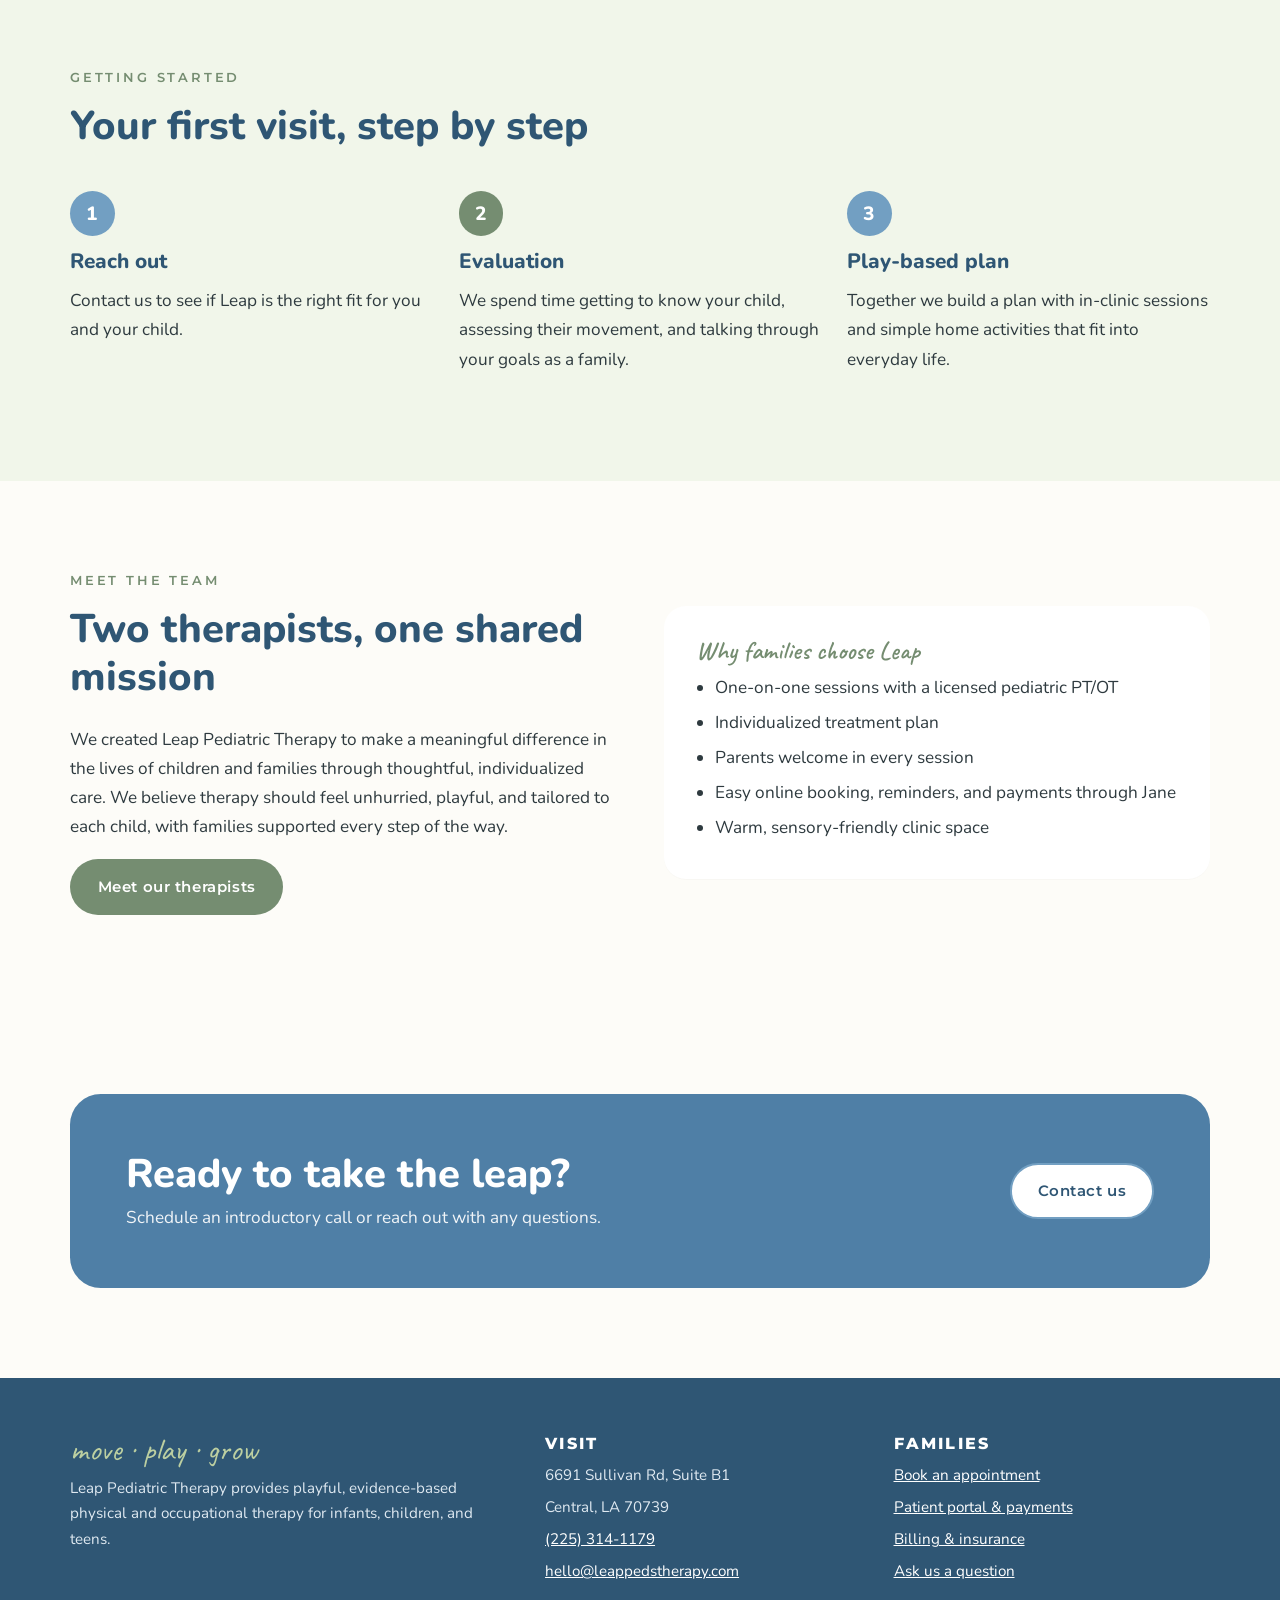
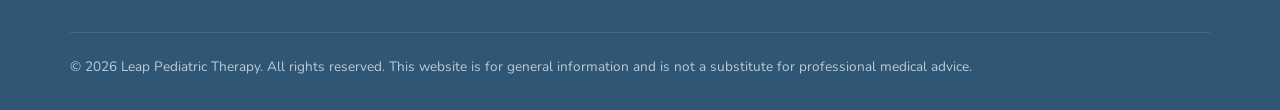
==== commit d3c554a9: "Update hero image in index.html" ====
--- a/index.html
+++ b/index.html
@@ -40,7 +40,7 @@
           <p class="lead">Through individualized physical and occupational therapy, we help children grow stronger, build new skills, and discover what they can do — all through meaningful movement, play, and connection.</p>
         </div>
         <div class="hero-art" aria-hidden="true">
-          <div class="bubble"><img src="/images/frog.png" alt="" width="240" height="240" /></div>
+          <div class="bubble"><img src="/images/both.jpg" alt="" width="240" height="240" /></div>
           <span class="tag t1">move</span>
           <span class="tag t2">play</span>
           <span class="tag t3">grow</span>
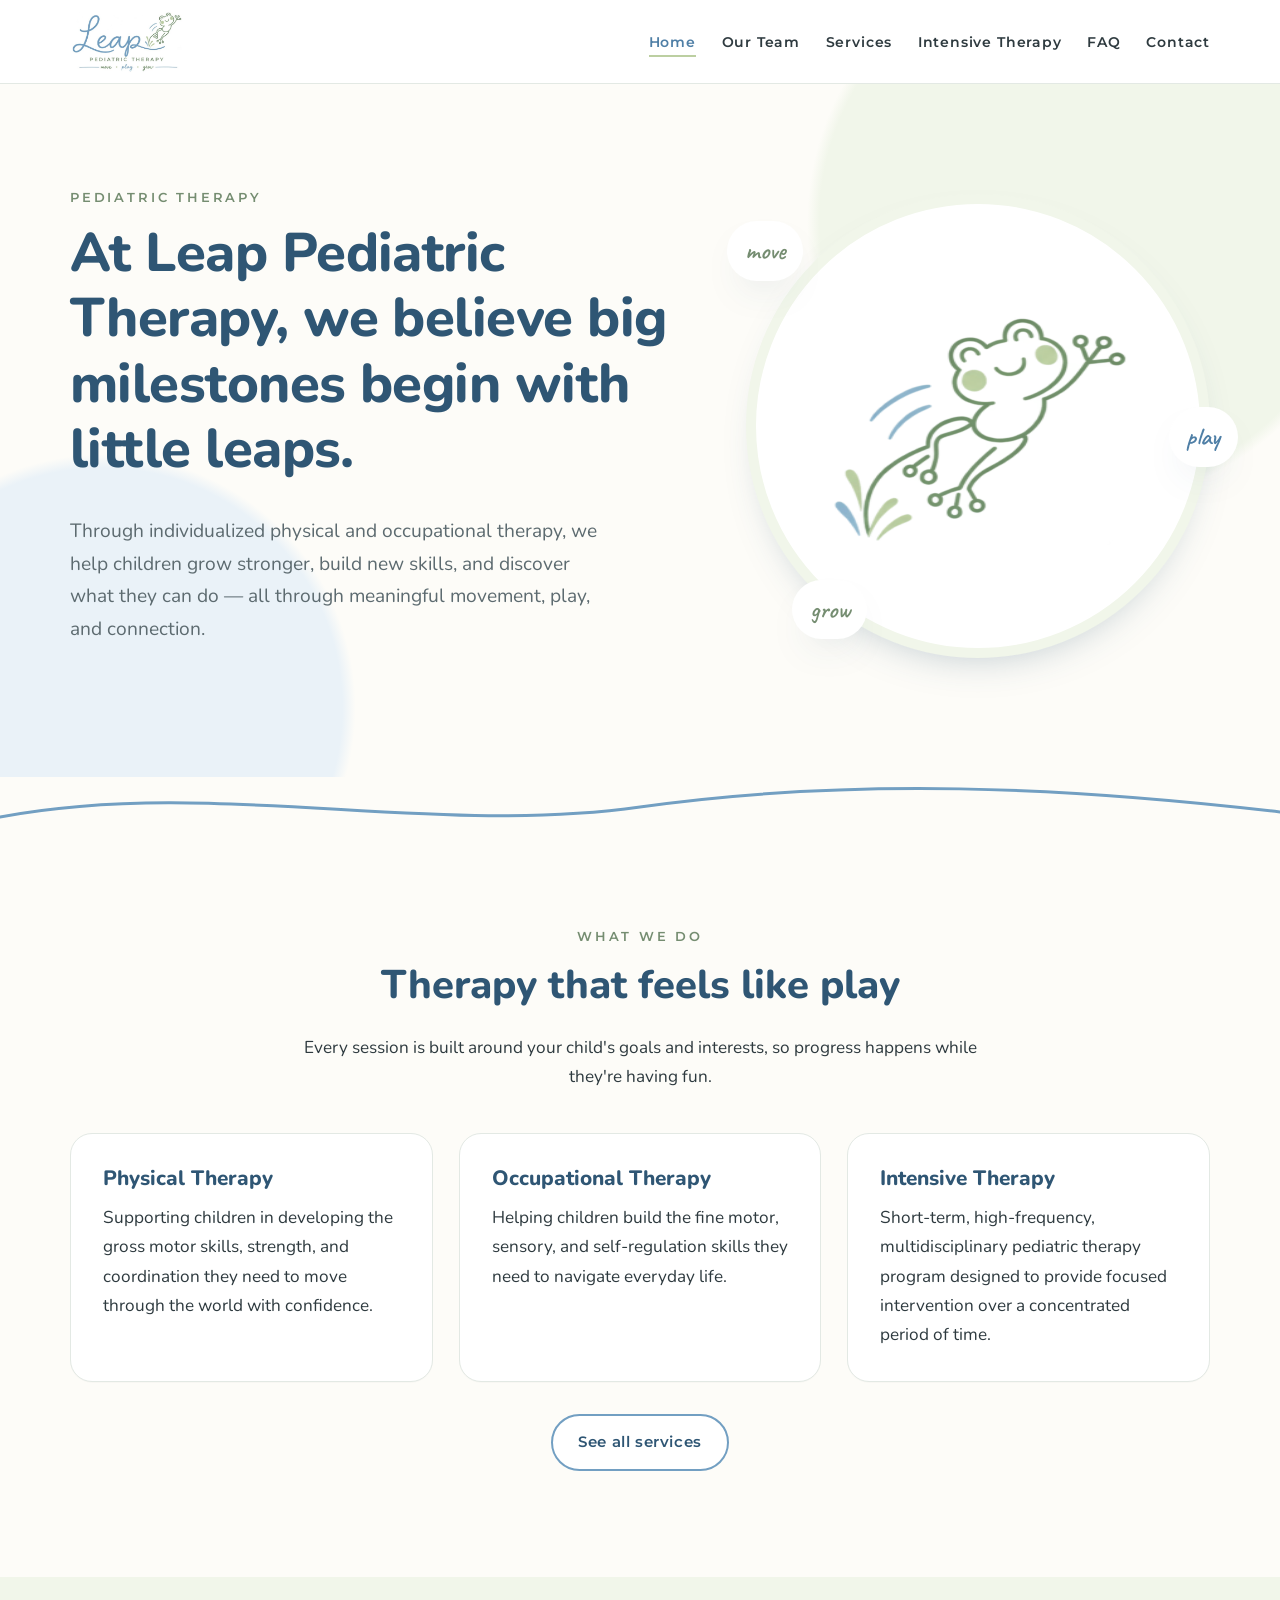
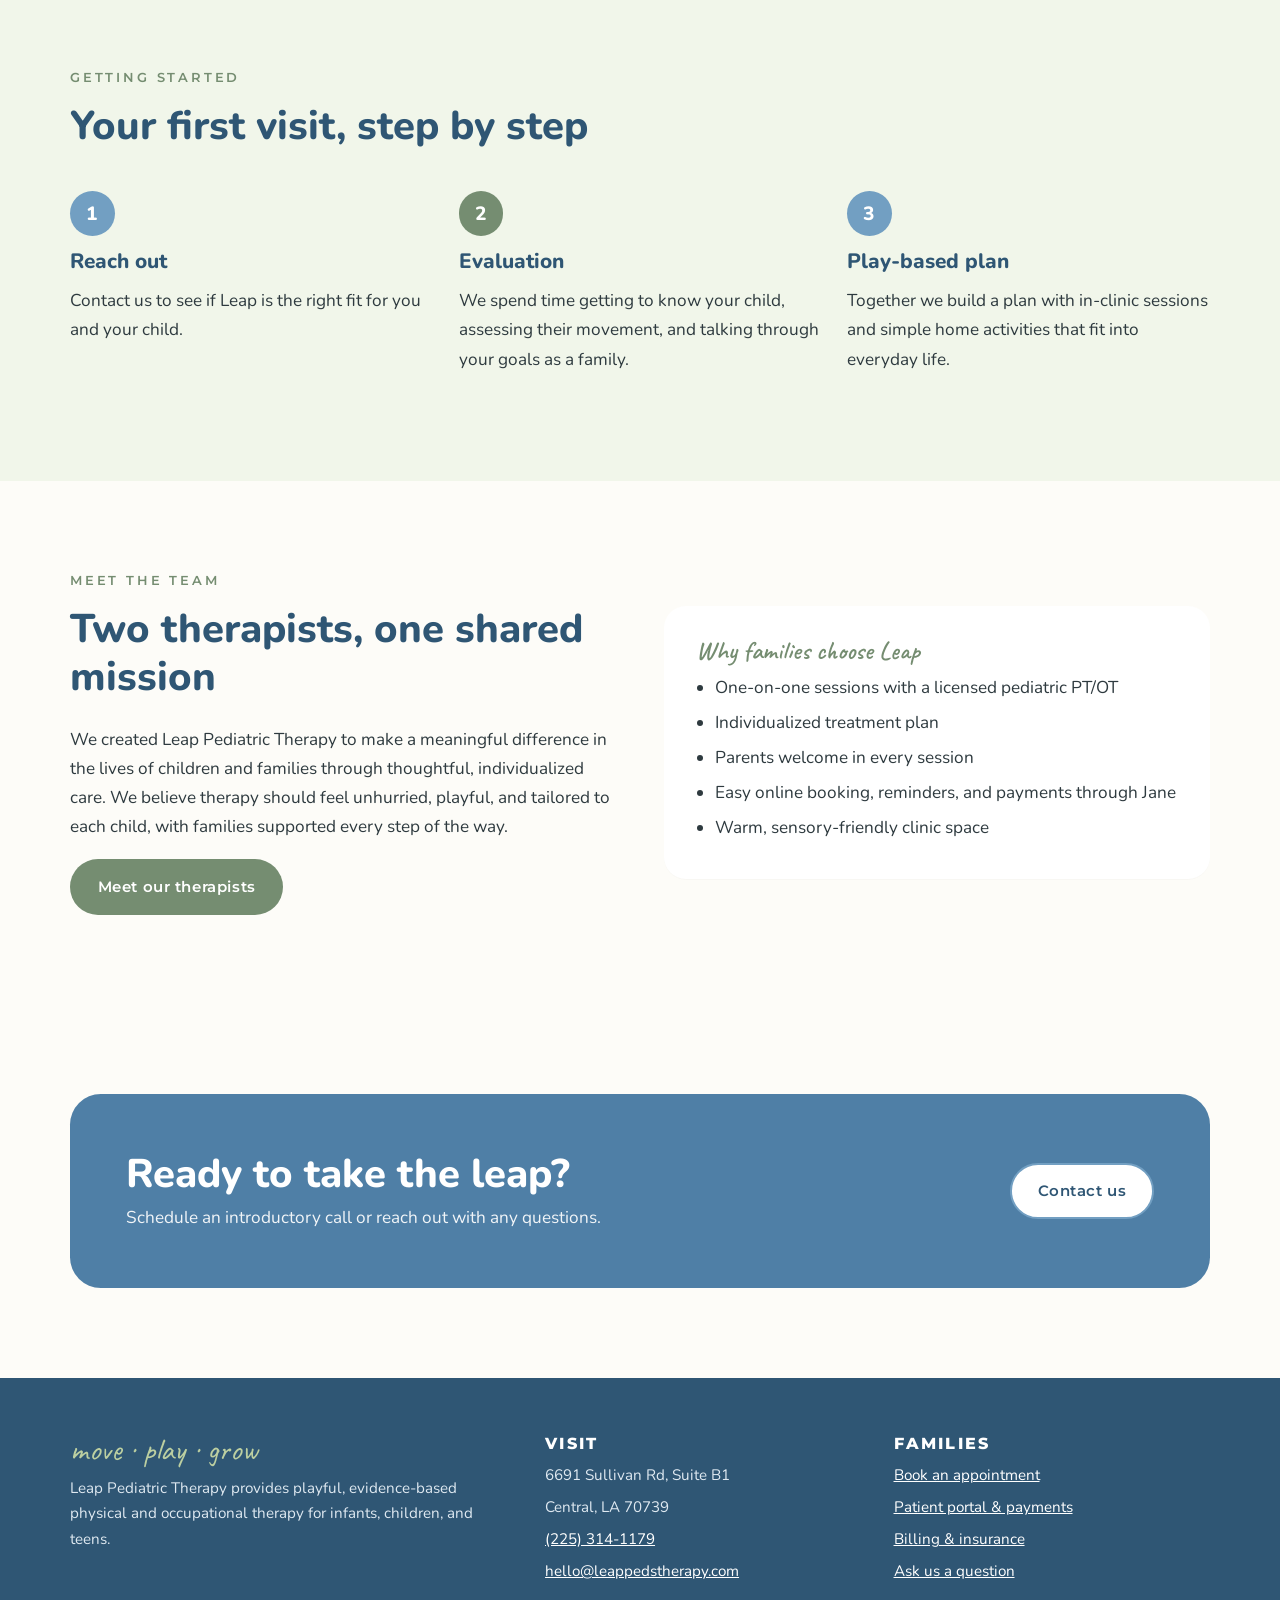
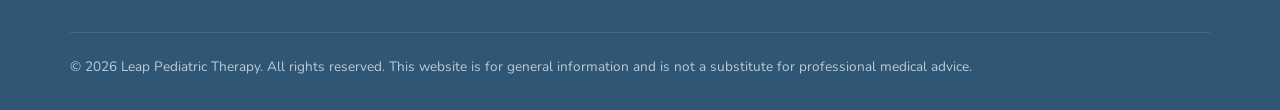
==== commit 48b05818: "Replace image in hero-art section" ====
--- a/index.html
+++ b/index.html
@@ -40,7 +40,7 @@
           <p class="lead">Through individualized physical and occupational therapy, we help children grow stronger, build new skills, and discover what they can do — all through meaningful movement, play, and connection.</p>
         </div>
         <div class="hero-art" aria-hidden="true">
-          <div class="bubble"><img src="/images/both.jpg" alt="" width="240" height="240" /></div>
+          <div class="bubble"><img src="/images/frog.png" alt="" width="240" height="240" /></div>
           <span class="tag t1">move</span>
           <span class="tag t2">play</span>
           <span class="tag t3">grow</span>
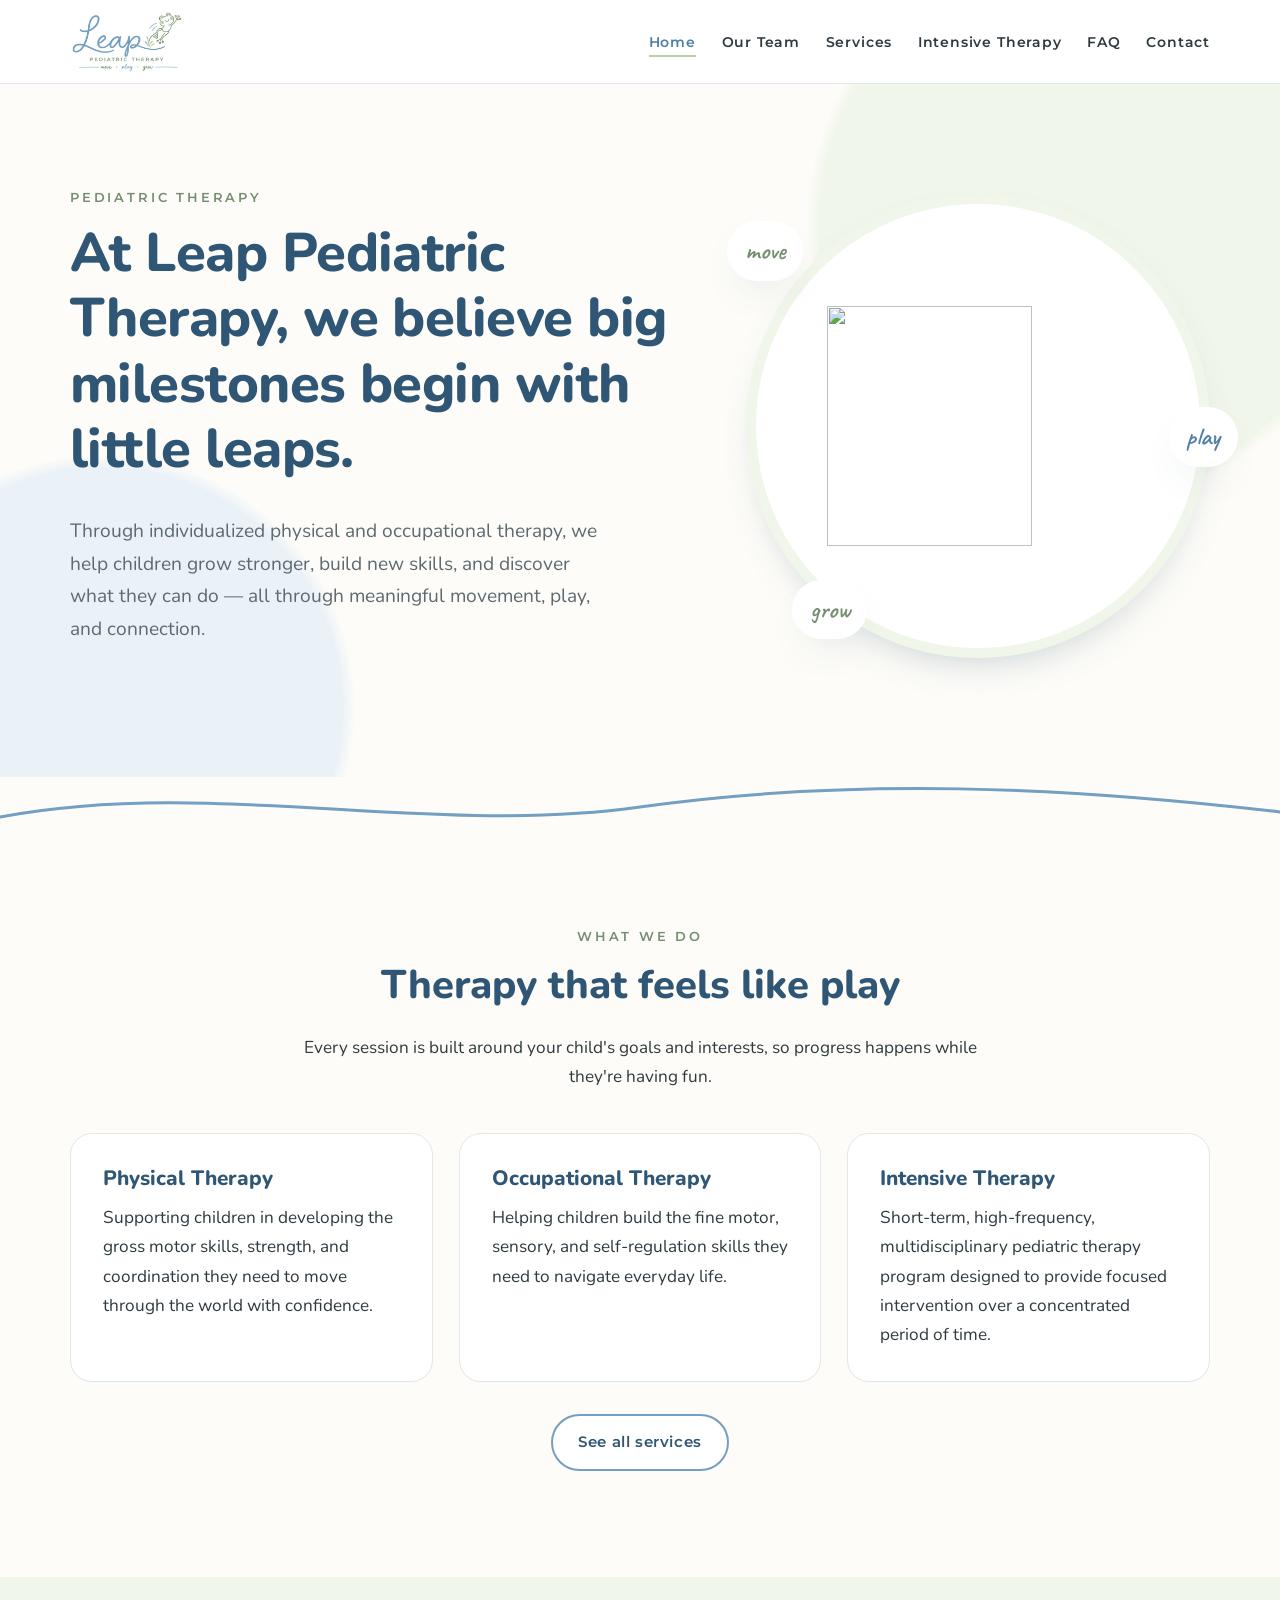
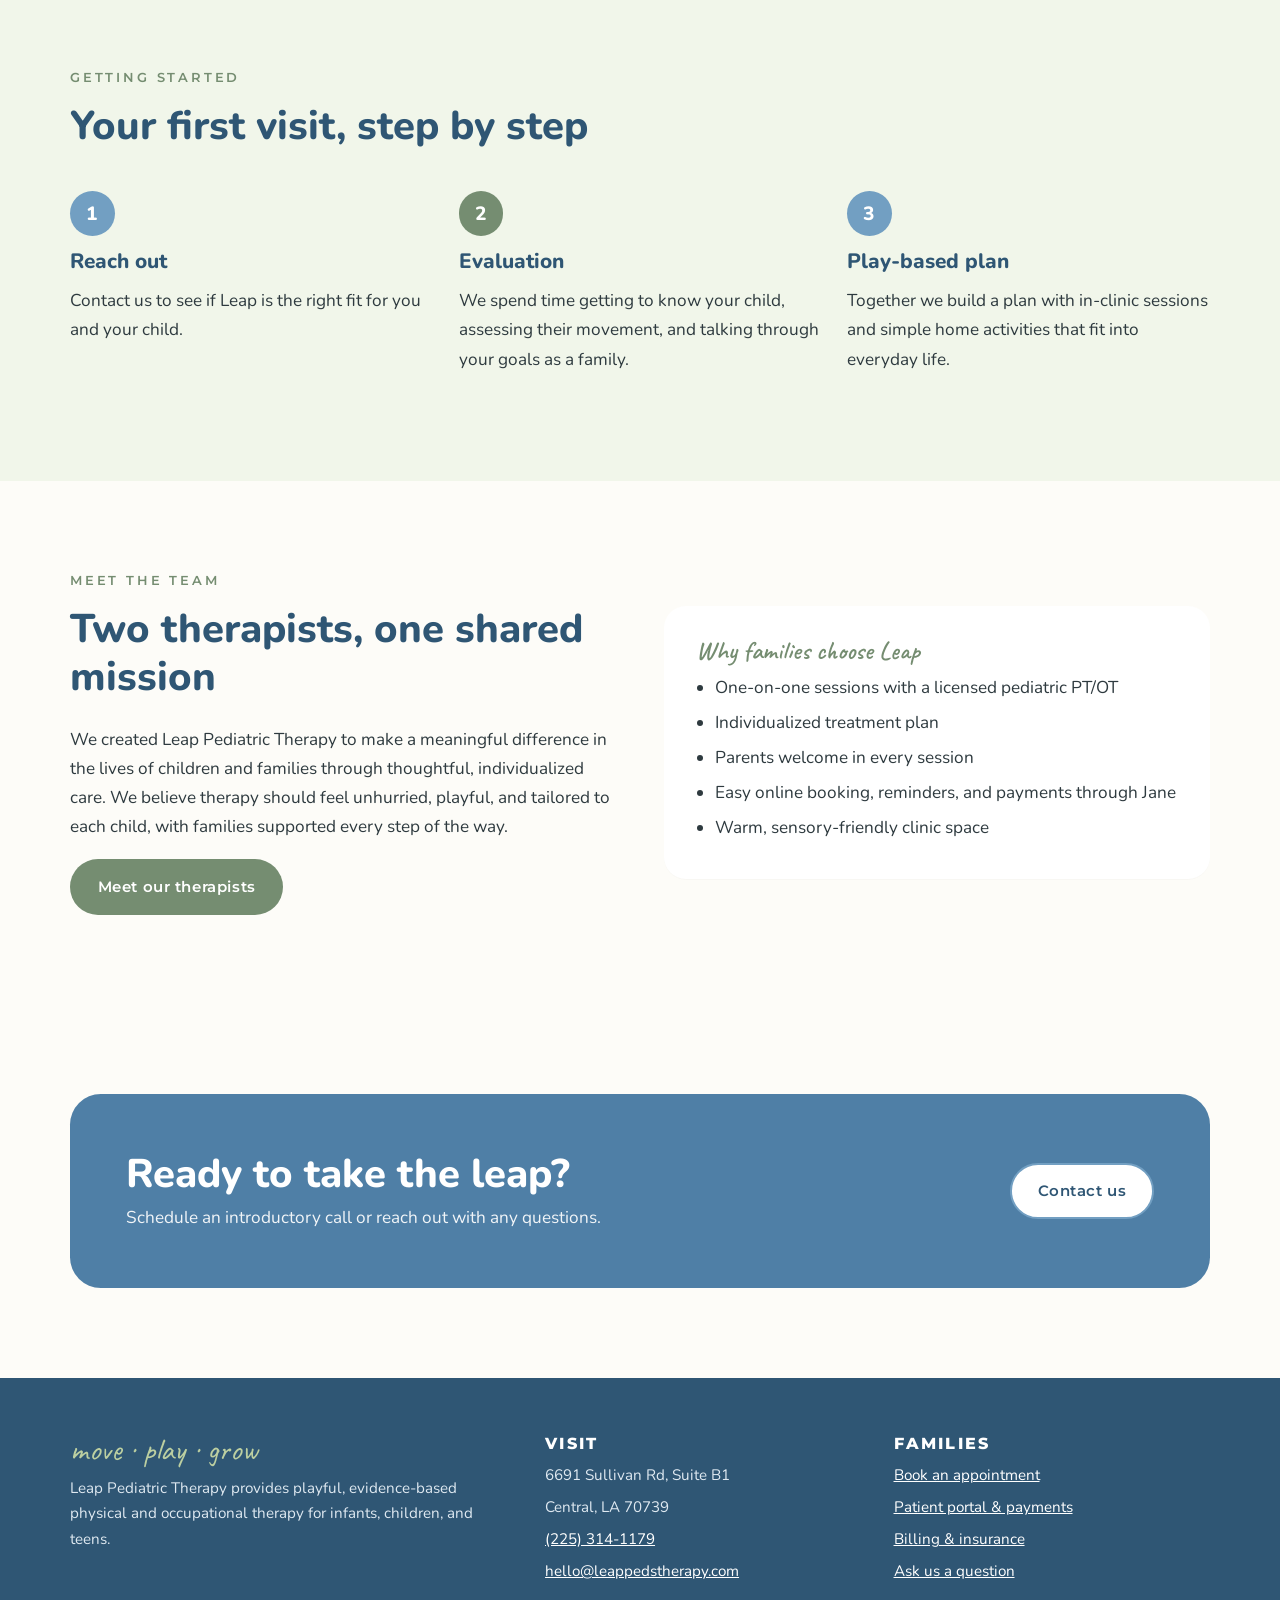
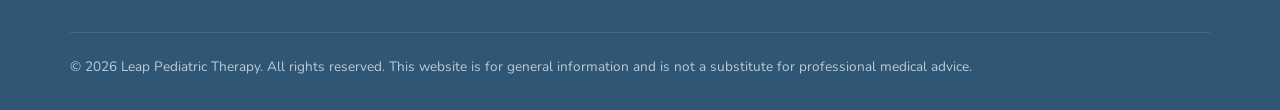
==== commit 10f13202: "Replace frog image with both240.jpg in index.html" ====
--- a/index.html
+++ b/index.html
@@ -40,7 +40,7 @@
           <p class="lead">Through individualized physical and occupational therapy, we help children grow stronger, build new skills, and discover what they can do — all through meaningful movement, play, and connection.</p>
         </div>
         <div class="hero-art" aria-hidden="true">
-          <div class="bubble"><img src="/images/frog.png" alt="" width="240" height="240" /></div>
+          <div class="bubble"><img src="/images/both240.jpg" alt="" width="240" height="240" /></div>
           <span class="tag t1">move</span>
           <span class="tag t2">play</span>
           <span class="tag t3">grow</span>
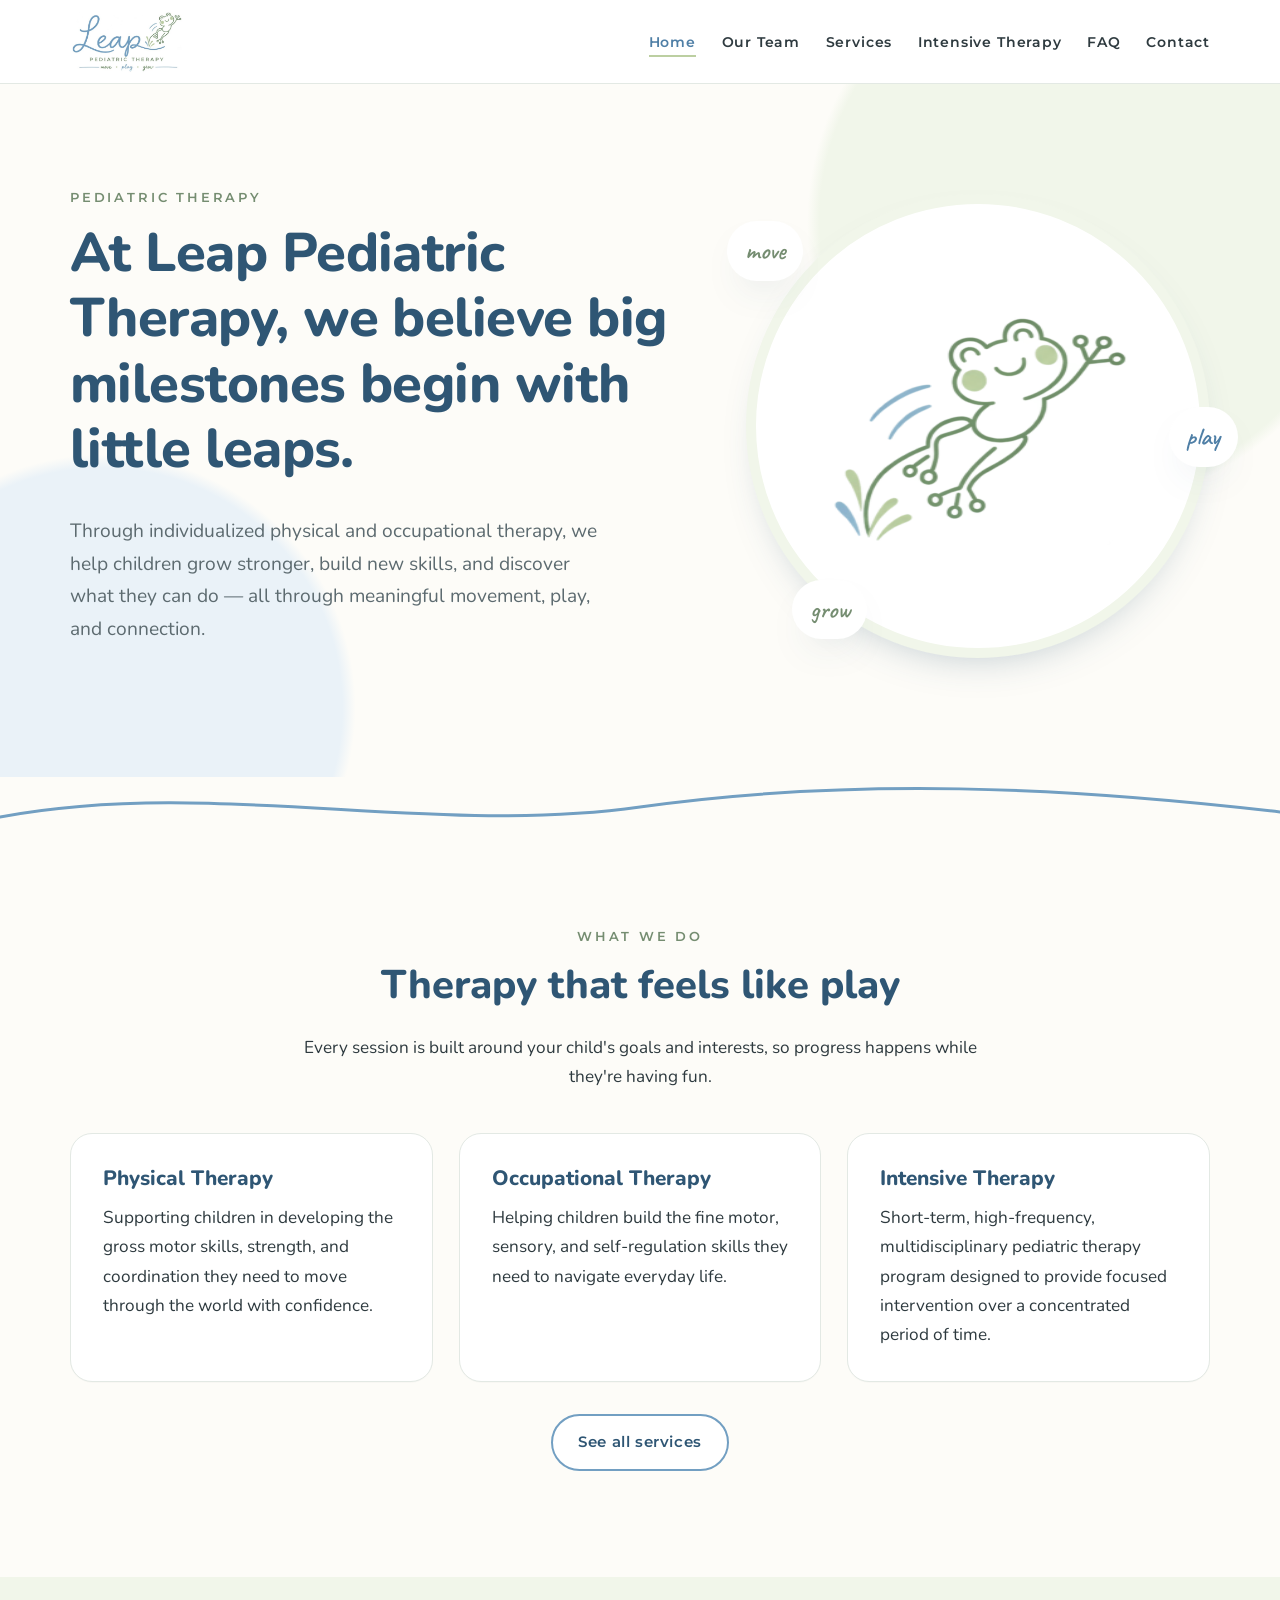
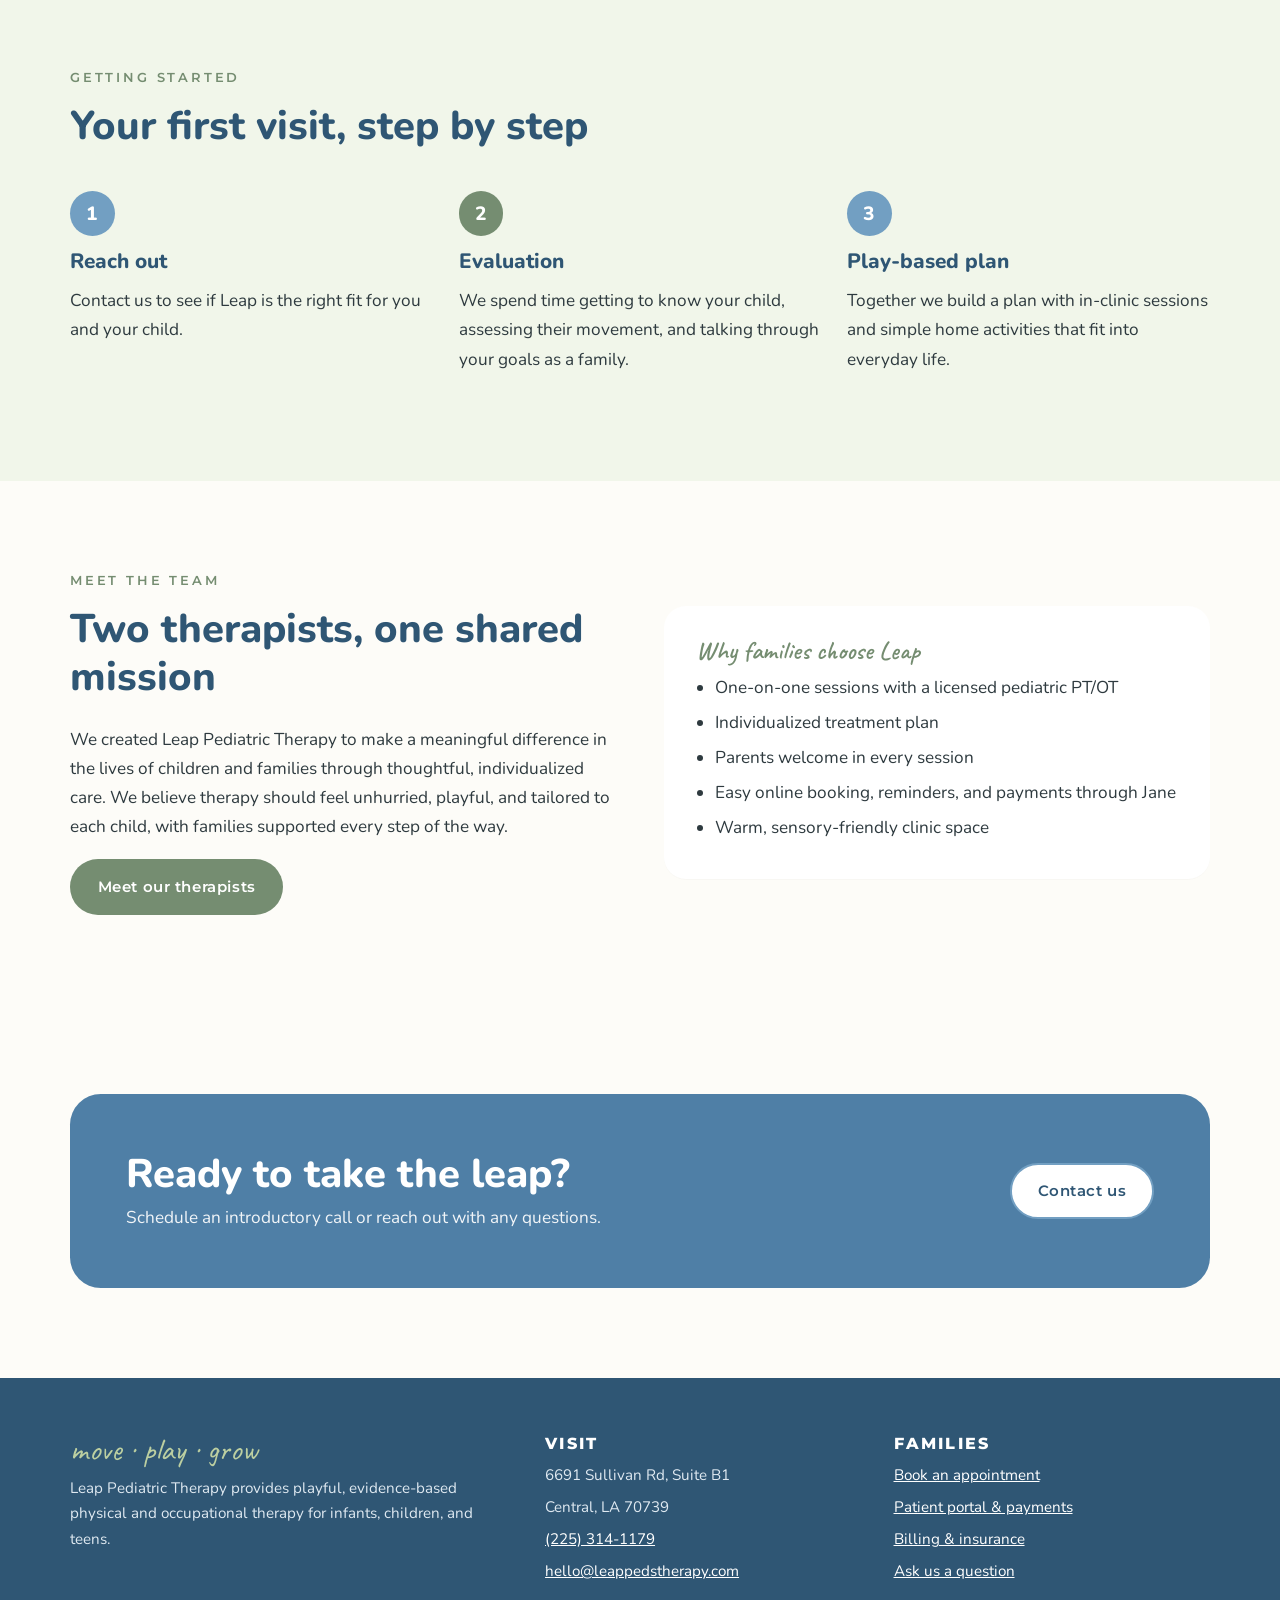
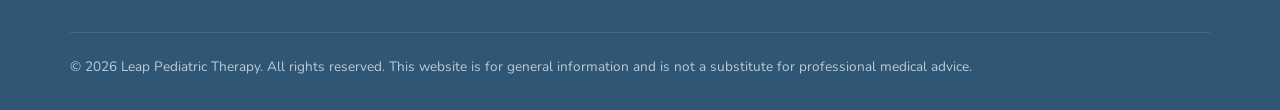
==== commit 37dddedf: "Replace image in hero section with frog image" ====
--- a/index.html
+++ b/index.html
@@ -40,7 +40,7 @@
           <p class="lead">Through individualized physical and occupational therapy, we help children grow stronger, build new skills, and discover what they can do — all through meaningful movement, play, and connection.</p>
         </div>
         <div class="hero-art" aria-hidden="true">
-          <div class="bubble"><img src="/images/both240.jpg" alt="" width="240" height="240" /></div>
+          <div class="bubble"><img src="/images/frog.png" alt="" width="240" height="240" /></div>
           <span class="tag t1">move</span>
           <span class="tag t2">play</span>
           <span class="tag t3">grow</span>
